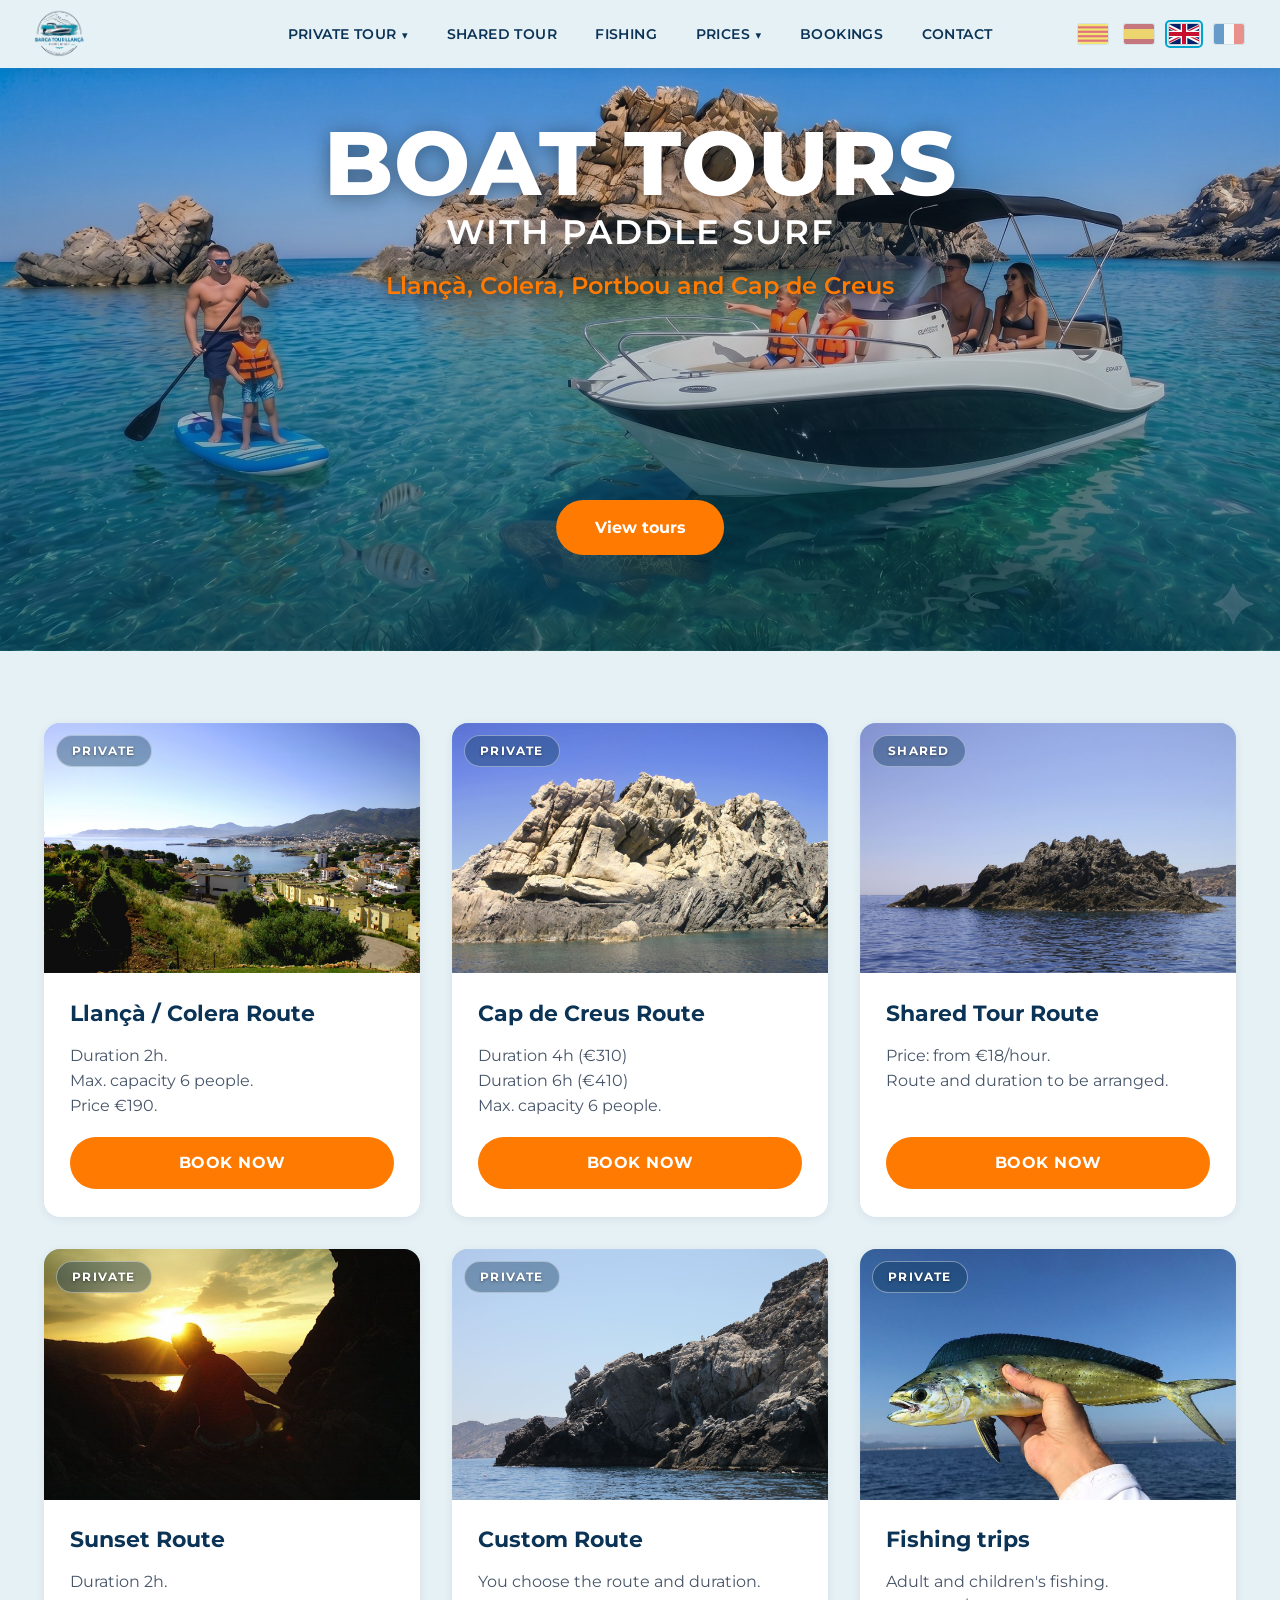
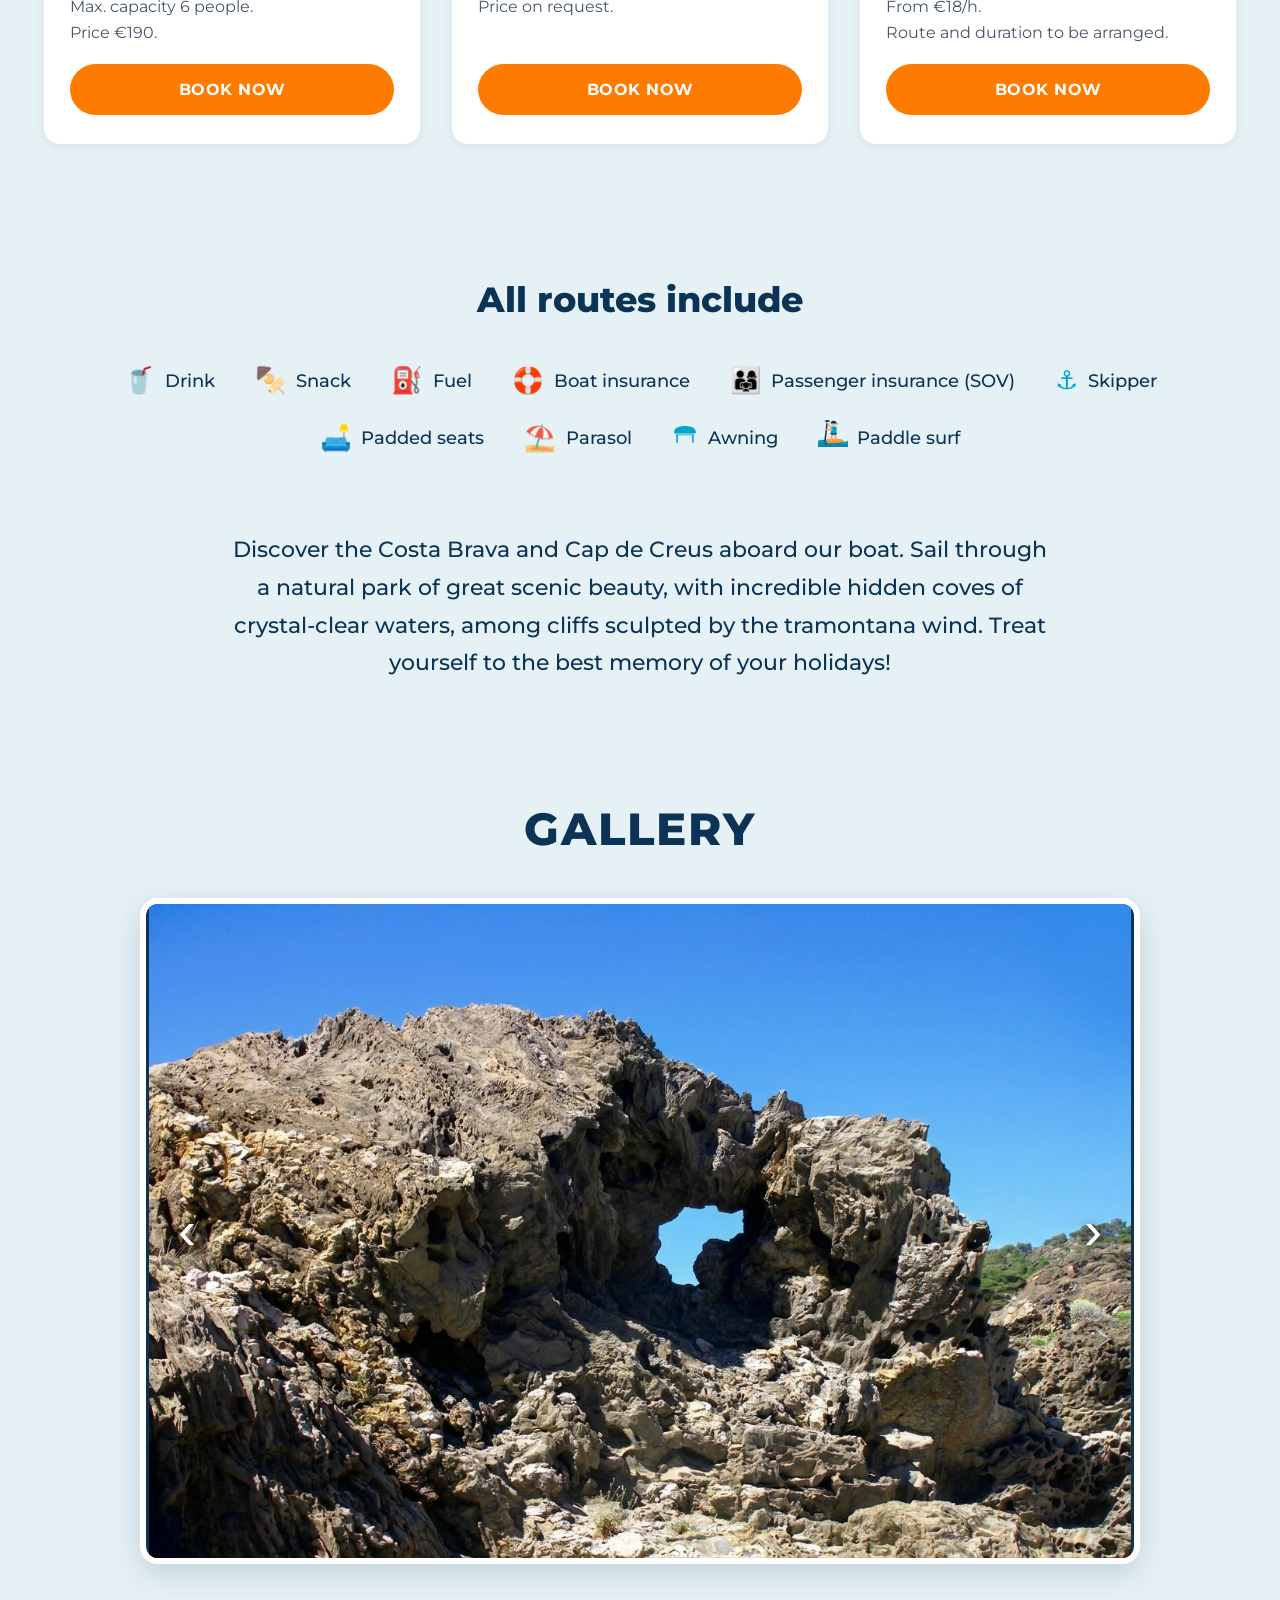
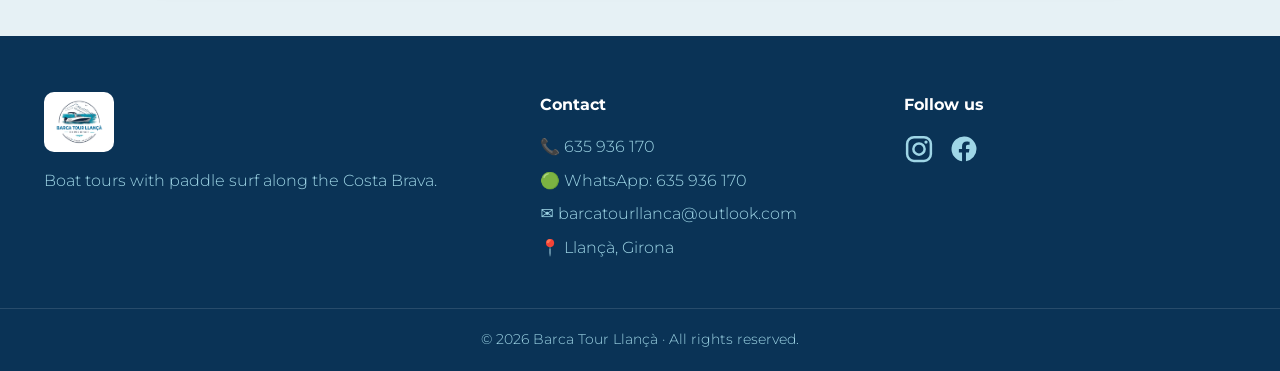
==== WebAlex/index.html @ 516d1ceb "Add files via upload" ====
<!DOCTYPE html>
<html lang="es">
<head>
  <meta charset="UTF-8" />
  <meta name="viewport" content="width=device-width, initial-scale=1.0" />

  <!-- Icona de la pestanya del navegador i de les cerques (favicon) -->
  <link rel="icon" type="image/png" href="img/favicon.png" />
  <link rel="apple-touch-icon" href="img/favicon.png" />

  <!-- SEO -->
  <title data-i18n="page_title">Excursiones en barco en Llançà y Cap de Creus | Barca Tour Llançà</title>
  <meta name="description" data-i18n="meta_description"
        content="Excursiones en barco en Llançà, boat tour por Cap de Creus, excursiones a Colera y pesca turística en la Costa Brava. Tours en barca con paddle surf." />
  <meta name="keywords"
        content="excursiones en barco Llançà, boat tour Cap de Creus, excursiones Colera, pesca turística Costa Brava, tours en barca, paddle surf Llançà, Portbou" />
  <meta name="author" content="Barca Tour Llançà" />
  <meta name="robots" content="index, follow" />

  <!-- Open Graph (al compartir a xarxes) -->
  <meta property="og:type" content="website" />
  <meta property="og:title" content="Excursiones en barco en Llançà y Cap de Creus | Barca Tour Llançà" />
  <meta property="og:description" content="Boat tour por Cap de Creus, excursiones a Colera y Portbou y pesca turística en la Costa Brava." />
  <meta property="og:image" content="img/fondo.jpg" />
  <meta property="og:locale" content="es_ES" />
  <meta name="twitter:card" content="summary_large_image" />

  <!-- Dades estructurades per a Google -->
  <script type="application/ld+json">
  {
    "@context": "https://schema.org",
    "@type": "TravelAgency",
    "name": "Barca Tour Llançà",
    "description": "Excursiones en barco en Llançà, boat tour por Cap de Creus, excursiones a Colera y Portbou y pesca turística en la Costa Brava.",
    "image": "img/fondo.jpg",
    "telephone": "+34635936170",
    "email": "barcatourllanca@outlook.com",
    "address": {
      "@type": "PostalAddress",
      "streetAddress": "Port de Llançà S/N",
      "addressLocality": "Llançà",
      "addressRegion": "Girona",
      "postalCode": "17490",
      "addressCountry": "ES"
    },
    "areaServed": ["Llançà", "Colera", "Portbou", "Cap de Creus", "Costa Brava"],
    "knowsLanguage": ["ca", "es", "en", "fr"],
    "sameAs": ["https://instagram.com/barcatourllanca"]
  }
  </script>

  <!-- Tipografia Montserrat (totes les variants) -->
  <link rel="preconnect" href="https://fonts.googleapis.com" />
  <link rel="preconnect" href="https://fonts.gstatic.com" crossorigin />
  <link
    href="https://fonts.googleapis.com/css2?family=Montserrat:ital,wght@0,100..900;1,100..900&display=swap"
    rel="stylesheet" />

  <link rel="stylesheet" href="css/styles.css" />
</head>

<body id="top">
  <!-- ============ 1. ENCAPÇALAMENT ============ -->
  <header class="site-header">
    <!-- Una sola barra blanca: logo (esquerra) · pestanyes (centre) · idiomes (dreta) -->
    <div class="mainbar">
      <div class="mainbar-inner">
        <a class="logo-link" href="#top" aria-label="Inici">
          <img class="logo" src="img/logo.png" alt="Barca Tour Llançà - excursiones en barco" />
        </a>

        <nav class="nav-row" aria-label="Principal">
          <ul class="nav-list">
            <li class="nav-item has-dropdown">
              <a href="#v1" data-i18n="nav_private">TOUR PRIVADO</a>
              <ul class="dropdown">
                <li><a href="#v1" data-i18n="dd_colera">Ruta Colera / Portbou</a></li>
                <li><a href="#v2" data-i18n="dd_creus">Ruta Cap de Creus</a></li>
                <li><a href="#v3" data-i18n="dd_personal">Tour personal</a></li>
                <li><a href="#v4" data-i18n="dd_sunset">Tour Puesta de Sol</a></li>
              </ul>
            </li>
            <li class="nav-item"><a href="#v5" data-i18n="nav_shared">TOUR COMPARTIDO</a></li>
            <li class="nav-item"><a href="#v6" data-i18n="nav_fishing">PESCA</a></li>
            <li class="nav-item has-dropdown">
              <a href="#tours" data-i18n="nav_prices">PRECIOS</a>
              <ul class="dropdown">
                <li><a href="#tours" data-i18n="pr_2h">2 h — 190€</a></li>
                <li><a href="#tours" data-i18n="pr_4h">4 h — 310€</a></li>
                <li><a href="#tours" data-i18n="pr_6h">6 h — 410€</a></li>
              </ul>
            </li>
            <li class="nav-item"><a href="https://wa.me/34635936170?text=Hola!%20Vull%20fer%20una%20reserva" target="_blank" rel="noopener" data-i18n="nav_bookings">RESERVAS</a></li>
            <li class="nav-item"><a href="#contacte" data-i18n="nav_contact">CONTACTO</a></li>
          </ul>
        </nav>

        <div class="lang-switcher" role="group" aria-label="Language selector">
          <button class="lang-btn" data-lang="ca" title="Català"><img src="img/flags/ca.svg" alt="Català" /></button>
          <button class="lang-btn" data-lang="es" title="Español"><img src="img/flags/es.svg" alt="Español" /></button>
          <button class="lang-btn" data-lang="en" title="English"><img src="img/flags/en.svg" alt="English" /></button>
          <button class="lang-btn" data-lang="fr" title="Français"><img src="img/flags/fr.svg" alt="Français" /></button>
        </div>

        <button class="nav-toggle" aria-label="Menú" aria-expanded="false">
          <span></span><span></span><span></span>
        </button>
      </div>
    </div>
  </header>

  <!-- ============ 2. COS ============ -->
  <main>
    <!-- Hero amb fondo.jpg (es mou amb l'scroll) -->
    <section class="hero">
      <div class="hero-overlay">
        <h1 class="hero-title">
          <span class="hero-title-main" data-i18n="hero_title_main">TOURS EN BARCA</span>
          <span class="hero-title-sub" data-i18n="hero_title_sub">CON PADDLE SURF</span>
        </h1>
        <p class="hero-subtitle" data-i18n="hero_subtitle">
          Llançà, Colera, Portbou y Cap de Creus
        </p>
        <a href="#tours" class="btn-primary" data-i18n="hero_cta">Ver excursiones</a>
      </div>
    </section>

    <!-- 6 finestres (3 + 3) -->
    <section id="tours" class="windows">
      <div class="windows-grid">

        <!-- 1. Ruta Llançà / Colera (fotos v1) -->
        <article class="window reveal" id="v1" data-route="Ruta Llançà / Colera">
          <span class="route-tag" data-i18n="tag_private">Privat</span>
          <div class="slideshow" data-window="1"></div>
          <div class="window-info">
            <h3 class="window-title" data-i18n="w1_title">Ruta Llançà / Colera</h3>
            <p class="window-detail">
              <span data-i18n="w1_l1">Duración 2h.</span>
              <span data-i18n="w1_l2">Capacidad máxima 6p.</span>
              <span data-i18n="w1_l3">Precio 190€.</span>
            </p>
            <a class="btn-reserve" target="_blank" rel="noopener" data-i18n="reserve_now">RESERVA AHORA</a>
          </div>
        </article>

        <!-- 2. Ruta Cap de Creus (fotos v2) -->
        <article class="window reveal" id="v2" data-route="Ruta Cap de Creus">
          <span class="route-tag" data-i18n="tag_private">Privat</span>
          <div class="slideshow" data-window="2"></div>
          <div class="window-info">
            <h3 class="window-title" data-i18n="w2_title">Ruta Cap de Creus</h3>
            <p class="window-detail">
              <span data-i18n="w2_l1">Duración 4h (310€)</span>
              <span data-i18n="w2_l2">Duración 6h (410€)</span>
              <span data-i18n="w2_l3">Capacidad máxima 6p.</span>
            </p>
            <a class="btn-reserve" target="_blank" rel="noopener" data-i18n="reserve_now">RESERVA AHORA</a>
          </div>
        </article>

        <!-- 3. Ruta Tour Compartit (fotos v5) -->
        <article class="window reveal" id="v5" data-route="Ruta Tour Compartit">
          <span class="route-tag" data-i18n="tag_shared">Compartit</span>
          <div class="slideshow" data-window="5"></div>
          <div class="window-info">
            <h3 class="window-title" data-i18n="w5_title">Ruta Tour Compartit</h3>
            <p class="window-detail">
              <span data-i18n="w5_l1">Precio: a partir de 18€/hora.</span>
              <span data-i18n="w5_l2">Ruta y duración a concretar.</span>
            </p>
            <a class="btn-reserve" target="_blank" rel="noopener" data-i18n="reserve_now">RESERVA AHORA</a>
          </div>
        </article>

        <!-- 4. Ruta Posta de Sol (fotos v4) -->
        <article class="window reveal" id="v4" data-route="Ruta Puesta de Sol">
          <span class="route-tag" data-i18n="tag_private">Privat</span>
          <div class="slideshow" data-window="4"></div>
          <div class="window-info">
            <h3 class="window-title" data-i18n="w4_title">Ruta Puesta de Sol</h3>
            <p class="window-detail">
              <span data-i18n="w4_l1">Duración 2h.</span>
              <span data-i18n="w4_l2">Capacidad máxima 6p.</span>
              <span data-i18n="w4_l3">Precio 190€.</span>
            </p>
            <a class="btn-reserve" target="_blank" rel="noopener" data-i18n="reserve_now">RESERVA AHORA</a>
          </div>
        </article>

        <!-- 5. Ruta Personalitzada (fotos v3) -->
        <article class="window reveal" id="v3" data-route="Ruta Personalizada">
          <span class="route-tag" data-i18n="tag_private">Privat</span>
          <div class="slideshow" data-window="3"></div>
          <div class="window-info">
            <h3 class="window-title" data-i18n="w3_title">Ruta Personalizada</h3>
            <p class="window-detail">
              <span data-i18n="w3_l1">Tú decides ruta y duración.</span>
              <span data-i18n="w3_l2">Precio a convenir.</span>
            </p>
            <a class="btn-reserve" target="_blank" rel="noopener" data-i18n="reserve_now">RESERVA AHORA</a>
          </div>
        </article>

        <!-- 6. Tour Pesca (fotos v6) -->
        <article class="window reveal" id="v6" data-route="Salidas de pesca">
          <span class="route-tag" data-i18n="tag_private">Privat</span>
          <div class="slideshow" data-window="6"></div>
          <div class="window-info">
            <h3 class="window-title" data-i18n="w6_title">Salidas de pesca</h3>
            <p class="window-detail">
              <span data-i18n="w6_l1">Pesca adultos y pesca infantil.</span>
              <span data-i18n="w6_l2">A partir de 18€/h.</span>
              <span data-i18n="w6_l3">Ruta y duración a concretar.</span>
            </p>
            <a class="btn-reserve" target="_blank" rel="noopener" data-i18n="reserve_now">RESERVA AHORA</a>
          </div>
        </article>

      </div>
    </section>

    <!-- Secció: què inclouen les rutes -->
    <section class="includes reveal">
      <div class="includes-inner">
        <h2 data-i18n="includes_title">Todas nuestras rutas incluyen</h2>
        <ul class="includes-list">
          <li><span class="ico">🥤</span> <span data-i18n="inc_drink">Bebida</span></li>
          <li><span class="ico">🍢</span> <span data-i18n="inc_snack">Aperitivo</span></li>
          <li><span class="ico">⛽</span> <span data-i18n="inc_fuel">Combustible</span></li>
          <li><span class="ico">🛟</span> <span data-i18n="inc_boat">Seguro de barca</span></li>
          <li><span class="ico">👨‍👩‍👧</span> <span data-i18n="inc_pax">Seguro de pasajeros (SOV)</span></li>
          <li><span class="ico">⚓</span> <span data-i18n="inc_skipper">Patrón</span></li>
          <li><span class="ico">🛋️</span> <span data-i18n="inc_seats">Asientos acolchados</span></li>
          <li><span class="ico">⛱️</span> <span data-i18n="inc_parasol">Parasol</span></li>
          <li>
            <span class="ico">
              <svg viewBox="0 0 24 24" width="26" height="26" fill="currentColor" aria-hidden="true">
                <path d="M2 10c0-3.6 4.5-5.5 10-5.5S22 6.4 22 10v1H2v-1z" />
                <path d="M2 11h20l-2.2 2.4H4.2L2 11z" opacity=".55" />
                <rect x="4" y="12.6" width="1.5" height="7.4" rx=".5" />
                <rect x="18.5" y="12.6" width="1.5" height="7.4" rx=".5" />
              </svg>
            </span>
            <span data-i18n="inc_awning">Toldo</span>
          </li>
          <li>
            <span class="ico">
              <svg viewBox="0 0 48 48" width="30" height="30" aria-hidden="true">
                <!-- aigua -->
                <path d="M0 38 q6 -3 12 0 t12 0 t12 0 t12 0 V48 H0Z" fill="#00A5CD" />
                <path d="M0 42 q6 -2.5 12 0 t12 0 t12 0 t12 0 V48 H0Z" fill="#0b87a8" />
                <!-- taula -->
                <ellipse cx="25" cy="38.5" rx="16" ry="3.3" fill="#FF7A00" />
                <ellipse cx="25" cy="37.7" rx="16" ry="3" fill="#ff9a3d" />
                <!-- pala (mànec + fulla) -->
                <line x1="15" y1="6" x2="11" y2="40" stroke="#0A3356" stroke-width="2.4" stroke-linecap="round" />
                <line x1="12.3" y1="6.5" x2="17.7" y2="6.5" stroke="#0A3356" stroke-width="2.4" stroke-linecap="round" />
                <path d="M8.5 38 l5.5 1.5 -1.5 5 z" fill="#00A5CD" stroke="#0A3356" stroke-width="0.8" />
                <!-- cames -->
                <path d="M22.5 29 l-1.5 8" stroke="#eab17c" stroke-width="3.2" stroke-linecap="round" />
                <path d="M27.5 29 l1.5 8" stroke="#eab17c" stroke-width="3.2" stroke-linecap="round" />
                <!-- pantaló -->
                <path d="M20 25 h10 v2.5 q-5 2 -10 0 z" fill="#0A3356" />
                <!-- samarreta -->
                <path d="M20 16 q5 -2.2 10 0 l-0.6 9.5 q-4.4 1.6 -8.8 0 z" fill="#00A5CD" />
                <!-- braços cap a la pala -->
                <path d="M21 17.5 L14.7 9" stroke="#eab17c" stroke-width="2.6" stroke-linecap="round" />
                <path d="M22 21 L13.4 20" stroke="#eab17c" stroke-width="2.6" stroke-linecap="round" />
                <!-- cap -->
                <circle cx="25" cy="11" r="4.3" fill="#f4c98f" />
                <!-- gorra -->
                <path d="M20.4 10.4 a4.6 4.6 0 0 1 9.2 0 z" fill="#0A3356" />
                <path d="M29.6 10.4 l3.2 .5 -3.2 1.2 z" fill="#0A3356" />
              </svg>
            </span>
            <span data-i18n="inc_paddle">Paddle surf</span>
          </li>
        </ul>
      </div>
    </section>

    <!-- Secció: text descriptiu -->
    <section class="intro reveal">
      <p class="intro-text" data-i18n="intro_text">
        Descobreix la Costa Brava i Cap de Creus a bord de la nostra barca. Navega per un parc
        natural d'una gran bellesa paisatgística, amb increïbles cales amagades, d'aigües
        cristal·lines, entre penya-segats esculpits per la tramuntana. Regala't el millor record
        de les teves vacances!
      </p>
    </section>

    <!-- Secció: GALERIA -->
    <section id="galeria" class="gallery reveal">
      <h2 class="gallery-title" data-i18n="gallery_title">GALERÍA</h2>
      <div class="gallery-carousel" id="gallery">
        <button class="g-arrow g-prev" aria-label="Anterior">&#8249;</button>
        <button class="g-arrow g-next" aria-label="Siguiente">&#8250;</button>
      </div>
    </section>
  </main>

  <!-- ============ 3. PEU DE PÀGINA ============ -->
  <footer id="contacte" class="site-footer">
    <div class="footer-inner">
      <div class="footer-col">
        <a href="#top" aria-label="Inici">
          <img class="footer-logo" src="img/logo.png" alt="Barca Tour Llançà - excursiones en barco" />
        </a>
        <p data-i18n="footer_tagline">Tours en barca con paddle surf por la Costa Brava.</p>
      </div>
      <div class="footer-col">
        <h4 data-i18n="footer_contact_title">Contacto</h4>
        <p>📞 <a href="tel:+34635936170">635 936 170</a></p>
        <p>🟢 <a href="https://wa.me/34635936170" target="_blank" rel="noopener">WhatsApp: 635 936 170</a></p>
        <p>✉️ <a href="mailto:barcatourllanca@outlook.com">barcatourllanca@outlook.com</a></p>
        <p>📍 <a href="https://www.google.com/maps/search/?api=1&query=Port+de+Llan%C3%A7%C3%A0,+Girona,+Espanya" target="_blank" rel="noopener"><span data-i18n="footer_address">Port de Llançà S/N</span></a></p>
      </div>
      <div class="footer-col">
        <h4 data-i18n="footer_follow_title">Síguenos</h4>
        <div class="social">
          <a href="https://instagram.com/barcatourllanca" target="_blank" rel="noopener" aria-label="Instagram">
            <svg viewBox="0 0 24 24" fill="none" stroke="currentColor" stroke-width="2" aria-hidden="true">
              <rect x="2.5" y="2.5" width="19" height="19" rx="5.5" />
              <circle cx="12" cy="12" r="4.5" />
              <circle cx="17.6" cy="6.4" r="1.3" fill="currentColor" stroke="none" />
            </svg>
          </a>
          <a href="https://www.facebook.com/profile.php?id=61590834710338" target="_blank" rel="noopener" aria-label="Facebook">
            <svg viewBox="0 0 24 24" fill="currentColor" aria-hidden="true">
              <path d="M22 12a10 10 0 1 0-11.56 9.88v-6.99H7.9V12h2.54V9.85c0-2.5 1.49-3.89 3.78-3.89 1.09 0 2.24.2 2.24.2v2.46h-1.26c-1.24 0-1.63.77-1.63 1.56V12h2.78l-.44 2.89h-2.34v6.99A10 10 0 0 0 22 12z" />
            </svg>
          </a>
        </div>
      </div>
    </div>
    <div class="footer-bottom">
      <p>© <span id="year"></span> Barca Tour Llançà · <span data-i18n="footer_rights">Todos los derechos reservados.</span></p>
    </div>
  </footer>

  <script src="js/i18n.js"></script>
</body>
</html>
---- WebAlex/css/styles.css ----
/* ============================================================
   VARIABLES I PALETA (tema marí)
   ============================================================ */
:root {
  --c-deep:    #0A3356;   /* blau marí: textos, títols, línies */
  --c-sea:     #00A5CD;   /* cian de marca */
  --c-primary: #00A5CD;   /* cian: enllaços i detalls */
  --c-sky:     #9fd6e6;   /* cian clar (text del peu) */
  --c-foam:    #E6F1F5;   /* fons amb un toc de mar suau (60% del lloc) */
  --c-sand:    #ff9a3d;   /* taronja clar (hover del CTA) */
  --c-sun:     #FF7A00;   /* taronja CTA "Reserva" */
  --c-white:   #ffffff;
  --c-text:    #0A3356;   /* text principal */
  --c-muted:   #475569;   /* text secundari */

  --shadow-sm: 0 2px 10px rgba(2, 48, 71, 0.08);
  --shadow-md: 0 10px 30px rgba(2, 48, 71, 0.16);
  --radius:    16px;
  --maxw:      1240px;
  --t:         0.3s ease;
}

/* ============================================================
   RESET I BASE
   ============================================================ */
*, *::before, *::after { box-sizing: border-box; margin: 0; padding: 0; }
html { scroll-behavior: smooth; scroll-padding-top: 100px; }
body {
  font-family: "Montserrat", system-ui, sans-serif;
  font-weight: 400;
  color: var(--c-text);
  background: var(--c-foam);
  line-height: 1.6;
  overflow-x: hidden;
}
img { display: block; max-width: 100%; }
a { text-decoration: none; color: inherit; }
ul { list-style: none; }

/* ============================================================
   1. ENCAPÇALAMENT
   ============================================================ */
.site-header {
  position: sticky;
  top: 0;
  z-index: 1000;
  background: var(--c-foam);     /* mateix fons que la resta (toc de mar, no blanc) */
  box-shadow: var(--shadow-sm);
}

/* Selector d'idioma amb banderes (a la dreta de la barra blanca) */
.lang-switcher {
  display: flex;
  gap: 0.45rem;
  grid-column: 3;
  justify-self: end;
}
.lang-btn {
  border: 2px solid transparent;
  background: transparent;
  padding: 2px;
  border-radius: 5px;
  cursor: pointer;
  opacity: 0.55;
  line-height: 0;
  transition: var(--t);
}
.lang-btn:hover { opacity: 1; }
.lang-btn.active { opacity: 1; border-color: var(--c-primary); }
.lang-btn img {
  width: 30px;
  height: 20px;
  object-fit: cover;
  border-radius: 2px;
  display: block;
  box-shadow: 0 0 0 1px rgba(0, 0, 0, 0.12);   /* contorn fi perquè es vegi sobre blanc */
}

/* Barra principal */
.mainbar { background: var(--c-foam); }
.mainbar-inner {
  position: relative;
  max-width: none;
  margin: 0;
  padding: 0.45rem 2rem;                /* barra una mica més baixa */
  display: grid;
  grid-template-columns: 1fr auto 1fr;  /* logo esq. | pestanyes centre | idiomes dreta */
  align-items: center;
  gap: 1.5rem;
}
.logo-link { grid-column: 1; justify-self: start; }   /* logo a l'esquerra de tot */
.nav-row   { grid-column: 2; justify-self: center; }  /* pestanyes al centre */
.logo {
  height: 54px;
  width: auto;
  object-fit: contain;
  transition: height var(--t);
}
/* La capçalera s'encongeix en fer scroll */
.site-header.scrolled .logo { height: 42px; }
.site-header.scrolled .mainbar-inner { padding-top: 0.35rem; padding-bottom: 0.35rem; }

/* Pestanyes */
.nav-list {
  display: flex;
  align-items: center;
  gap: 0.4rem;
  flex-wrap: wrap;
  justify-content: center;
}
.nav-item > a {
  display: block;
  padding: 0.55rem 1rem;
  border-radius: 999px;
  font-weight: 600;
  font-size: 0.9rem;
  letter-spacing: 0.4px;
  color: var(--c-deep);
  transition: var(--t);
}
.nav-item > a:hover { background: var(--c-white); color: var(--c-primary); }

/* Menú desplegable (Tour Privat) */
.has-dropdown { position: relative; }
.has-dropdown > a::after {
  content: "▾";
  margin-left: 0.35rem;
  font-size: 0.7rem;
}
.dropdown {
  position: absolute;
  top: 100%;
  left: 50%;
  transform: translateX(-50%) translateY(10px);
  min-width: 240px;
  background: var(--c-white);
  border-radius: 12px;
  box-shadow: var(--shadow-md);
  padding: 0.5rem;
  opacity: 0;
  visibility: hidden;
  transition: var(--t);
  z-index: 50;
}
.has-dropdown:hover .dropdown,
.has-dropdown:focus-within .dropdown {
  opacity: 1;
  visibility: visible;
  transform: translateX(-50%) translateY(6px);
}
.dropdown a {
  display: block;
  padding: 0.65rem 0.9rem;
  border-radius: 8px;
  font-size: 0.88rem;
  font-weight: 500;
  color: var(--c-text);
  transition: var(--t);
}
.dropdown a:hover { background: var(--c-foam); color: var(--c-primary); }

/* Botó hamburguesa */
.nav-toggle {
  display: none;
  flex-direction: column;
  gap: 5px;
  background: none;
  border: none;
  cursor: pointer;
  padding: 0.4rem;
}
.nav-toggle span {
  width: 26px;
  height: 3px;
  background: var(--c-deep);
  border-radius: 2px;
  transition: var(--t);
}

/* ============================================================
   2. HERO (fondo.jpg que es mou amb l'scroll)
   ============================================================ */
.hero {
  position: relative;
  /* L'alçada segueix la proporció de la foto (2952x1344 = 45.5%) perquè es vegi SENCERA */
  height: 45.5vw;
  min-height: 460px;
  max-height: 96vh;
  display: flex;
  align-items: flex-start;          /* text a dalt */
  justify-content: center;
  text-align: center;
  padding: 3rem 1.5rem 1.5rem;
  color: var(--c-white);
  /* Degradat: a dalt transparent (es veu el cel), al centre clar (la barca),
     a baix fosc (el text es llegeix bé) */
  background-image:
    linear-gradient(180deg,
      rgba(2, 48, 71, 0.08) 0%,
      rgba(2, 48, 71, 0.20) 45%,
      rgba(2, 48, 71, 0.70) 100%),
    url("../img/fondo.jpg");
  background-size: cover;
  background-position: center;
  background-repeat: no-repeat;
  /* SENSE "fixed": la imatge es desplaça amb la pàgina */
}
.hero-overlay { max-width: 900px; margin: 0 auto; width: 100%; }
.hero-title {
  margin: 0 auto;
  text-align: center;
  line-height: 1.05;
  text-transform: uppercase;
  letter-spacing: 1px;
  text-shadow: 0 2px 20px rgba(0, 0, 0, 0.4);
}
.hero-title-main { display: block; font-size: clamp(2.6rem, 8vw, 5.6rem); font-weight: 800; white-space: nowrap; }
.hero-title-sub  { display: block; margin-top: 0.25rem; font-size: clamp(1.1rem, 3vw, 2.1rem); font-weight: 600; letter-spacing: 2px; }
.hero-subtitle {
  margin: 1.1rem 0 2rem;
  font-size: clamp(1.05rem, 2.2vw, 1.5rem);
  font-weight: 600;
  color: var(--c-sun);                       /* taronja corporatiu */
  text-shadow: 0 2px 12px rgba(0, 0, 0, 0.55); /* perquè es llegeixi sobre la foto */
}
.btn-primary {
  position: absolute;        /* separat del text, ancorat a baix */
  left: 50%;
  bottom: 6rem;            /* just sota la barca; puja/baixa aquest valor */
  transform: translateX(-50%);
  background: var(--c-sun);
  color: var(--c-white);
  font-weight: 700;
  padding: 0.9rem 2.4rem;
  border-radius: 999px;
  box-shadow: var(--shadow-md);
  transition: var(--t);
}
.btn-primary:hover { background: var(--c-sand); transform: translateX(-50%) translateY(-3px); }

/* ============================================================
   2. FINESTRES (3 + 3)
   ============================================================ */
.windows {
  max-width: var(--maxw);
  margin: 0 auto;
  padding: 4.5rem 1.5rem;
}
.windows-grid {
  display: grid;
  grid-template-columns: repeat(3, 1fr);
  gap: 2rem;
}
.window {
  position: relative;
  z-index: 1;
  display: flex;
  flex-direction: column;          /* per alinear el botó a baix */
  background: var(--c-white);
  border-radius: var(--radius);
  overflow: hidden;
  box-shadow: var(--shadow-sm);
  transition: transform var(--t), box-shadow var(--t);
}
/* En passar-hi el cursor: zoom (s'amplia) i se situa per damunt de les altres.
   Es fa servir més especificitat perquè guanyi a ".reveal.visible { transform: none }" */
.windows-grid .window:hover {
  transform: scale(1.06);
  z-index: 10;
  box-shadow: var(--shadow-md);
}

/* Ressaltat suau de la finestra quan s'hi arriba des d'una pestanya de ruta */
.window.flash {
  z-index: 10;
  animation: windowFlash 1.6s ease;
}
@keyframes windowFlash {
  0%   { transform: scale(1);    box-shadow: 0 0 0 0 rgba(0, 165, 205, 0.45), var(--shadow-sm); }
  40%  { transform: scale(1.035); box-shadow: 0 0 0 9px rgba(0, 165, 205, 0.22), var(--shadow-md); }
  100% { transform: scale(1);    box-shadow: 0 0 0 0 rgba(0, 165, 205, 0), var(--shadow-sm); }
}

/* Slideshow amb fos encadenat lent */
.slideshow {
  position: relative;
  width: 100%;
  aspect-ratio: 3 / 2;        /* encaixa millor les fotos (menys retall) */
  flex-shrink: 0;
  overflow: hidden;
  background: var(--c-sky);
}
.slideshow .slide {
  position: absolute;
  inset: 0;
  width: 100%;
  height: 100%;
  object-fit: cover;
  opacity: 0;
  transition: opacity 1s ease;   /* fos lent (degradat) entre fotos */
}
.slideshow .slide.active { opacity: 1; }

/* Etiqueta flotant "Privat / Compartit" a dalt de la foto (vidre glaçat) */
.route-tag {
  position: absolute;
  top: 12px;
  left: 12px;
  z-index: 5;
  padding: 0.32rem 0.95rem;
  border-radius: 999px;
  font-size: 0.78rem;
  font-weight: 700;
  letter-spacing: 1.2px;
  text-transform: uppercase;
  color: #fff;
  background: rgba(10, 51, 86, 0.38);            /* blau marí translúcid */
  backdrop-filter: blur(6px);                    /* difumina la foto del darrere */
  -webkit-backdrop-filter: blur(6px);
  border: 1px solid rgba(255, 255, 255, 0.4);
  text-shadow: 0 1px 3px rgba(0, 0, 0, 0.45);
  pointer-events: none;                          /* no molesta els clics */
}

/* Fletxes estil Instagram (només visibles en hover) */
.slide-arrow {
  position: absolute;
  top: 50%;
  transform: translateY(-50%);
  width: 40px;
  height: 40px;
  display: flex;
  align-items: center;
  justify-content: center;
  border: none;
  background: transparent;                       /* sense cercle blanc */
  color: var(--c-white);
  font-size: 2.4rem;
  line-height: 1;
  cursor: pointer;
  opacity: 0;
  text-shadow: 0 1px 5px rgba(0, 0, 0, 0.65);    /* perquè es vegi sobre la foto */
  transition: opacity var(--t), transform var(--t);
  z-index: 4;
}
.slide-arrow:hover { transform: translateY(-50%) scale(1.18); }
.slide-arrow.prev { left: 6px; }
.slide-arrow.next { right: 6px; }
.window:hover .slide-arrow { opacity: 1; }   /* apareixen en passar el cursor */

/* Placeholder quan encara no hi ha fotos (finestra Pesca) */
.slideshow.no-photo {
  display: flex;
  align-items: center;
  justify-content: center;
  background: linear-gradient(135deg, var(--c-sky), var(--c-primary));
}
.no-photo-label {
  color: var(--c-white);
  font-weight: 700;
  font-size: 1.1rem;
  text-align: center;
  padding: 1rem;
}

.window-info {
  padding: 1.4rem 1.6rem 1.8rem;
  display: flex;
  flex-direction: column;
  flex: 1;                /* ocupa tota l'alçada -> el botó es pot alinear a baix */
}
.window-title {
  font-size: 1.4rem;
  font-weight: 700;
  color: var(--c-deep);
  margin-bottom: 0.7rem;
}
.window-detail { margin-bottom: 1.2rem; }
.window-detail span {
  display: block;
  color: var(--c-muted);
  font-size: 0.98rem;
}

/* Botó "RESERVA AHORA" (obre WhatsApp) */
.btn-reserve {
  display: block;
  margin-top: auto;          /* enganxat a baix -> tots els botons alineats */
  text-align: center;
  background: var(--c-sun);
  color: var(--c-white);
  font-weight: 700;
  letter-spacing: 0.5px;
  padding: 0.8rem 1rem;
  border-radius: 999px;
  transition: var(--t);
}
.btn-reserve:hover { background: var(--c-sand); transform: translateY(-2px); }

/* Animació d'aparició en fer scroll */
.reveal {
  opacity: 0;
  transform: translateY(30px);
  transition: opacity 0.7s ease, transform 0.7s ease;
}
.reveal.visible { opacity: 1; transform: none; }

/* ============================================================
   2b. SECCIÓ "QUÈ INCLOUEN LES RUTES"
   ============================================================ */
.includes {
  background: var(--c-foam);     /* mateix fons clar -> sense canvi brusc */
  color: var(--c-deep);
  padding: 3.5rem 1.5rem;
}
.includes-inner { max-width: var(--maxw); margin: 0 auto; text-align: center; }
.includes h2 {
  font-size: clamp(1.5rem, 3vw, 2.2rem);
  font-weight: 800;
  margin-bottom: 2rem;
}
.includes-list {
  display: flex;
  flex-wrap: wrap;
  justify-content: center;
  gap: 1rem 2.5rem;
}
.includes-list li {
  display: flex;
  align-items: center;
  gap: 0.6rem;
  font-size: 1.1rem;
  font-weight: 500;
}
.includes-list .ico {
  font-size: 1.6rem;
  color: var(--c-primary);
}

/* Text descriptiu (entre Inclou i Galeria) */
.intro { background: var(--c-foam); padding: 1rem 1.5rem 3.5rem; }
.intro-text {
  max-width: 820px;
  margin: 0 auto;
  text-align: center;
  font-size: clamp(1.05rem, 2vw, 1.35rem);
  font-weight: 500;
  line-height: 1.75;
  color: var(--c-deep);
}

/* ============================================================
   2c. GALERIA (gran, gairebé tota la pantalla)
   ============================================================ */
.gallery { padding: 3.5rem 1.5rem 4.5rem; }
.gallery-title {
  text-align: center;
  font-size: clamp(1.8rem, 4vw, 2.8rem);
  font-weight: 800;
  letter-spacing: 2px;
  color: var(--c-deep);
  margin-bottom: 2rem;
}
.gallery-carousel {
  position: relative;
  width: 100%;
  max-width: 1000px;            /* no ocupa tota l'amplada */
  margin: 0 auto;
  aspect-ratio: 3 / 2;          /* mateixa forma que les fotos -> es veuen senceres */
  overflow: hidden;
  border-radius: 18px;
  border: 6px solid var(--c-white);   /* marc blanc tipus foto */
  box-shadow: var(--shadow-md);
  background: var(--c-deep);
}
.gallery-carousel .g-slide {
  position: absolute;
  inset: 0;
  width: 100%;
  height: 100%;
  object-fit: contain;          /* foto SENCERA, sense retallar */
  opacity: 0;
  transition: opacity 1.2s ease;   /* fos lent (degradat) */
}
.gallery-carousel .g-slide.active { opacity: 1; }

.g-arrow {
  position: absolute;
  top: 50%;
  transform: translateY(-50%);
  width: 54px;
  height: 54px;
  display: flex;
  align-items: center;
  justify-content: center;
  border: none;
  background: transparent;                      /* sense cercle blanc */
  color: var(--c-white);
  font-size: 3.4rem;
  line-height: 1;
  cursor: pointer;
  z-index: 5;
  text-shadow: 0 2px 8px rgba(0, 0, 0, 0.6);    /* perquè es vegi sobre la foto */
  transition: transform var(--t);
}
.g-arrow:hover { transform: translateY(-50%) scale(1.15); }
.g-prev { left: 14px; }
.g-next { right: 14px; }

/* ============================================================
   3. PEU DE PÀGINA
   ============================================================ */
.site-footer { background: var(--c-deep); color: var(--c-sky); }
.footer-inner {
  max-width: var(--maxw);
  margin: 0 auto;
  padding: 3.5rem 1.5rem 2.5rem;
  display: grid;
  grid-template-columns: 1.4fr 1fr 1fr;
  gap: 2rem;
}
.footer-logo {
  height: 60px;
  background: var(--c-white);
  padding: 0.3rem 0.6rem;
  border-radius: 10px;
  margin-bottom: 1rem;
}
.footer-col h4 { color: var(--c-white); font-weight: 700; margin-bottom: 1rem; }
.footer-col p { margin-bottom: 0.5rem; font-weight: 300; }
.footer-col a { color: var(--c-sky); transition: var(--t); }
.footer-col a:hover { color: var(--c-white); }

/* Icones de xarxes socials */
.social { display: flex; gap: 0.9rem; align-items: center; }
.social a { display: inline-flex; color: var(--c-sky); transition: var(--t); }
.social a:hover { color: var(--c-white); transform: translateY(-2px); }
.social svg { width: 30px; height: 30px; display: block; }
.footer-bottom {
  border-top: 1px solid rgba(255, 255, 255, 0.12);
  text-align: center;
  padding: 1.25rem;
  font-size: 0.85rem;
  font-weight: 300;
}

/* ============================================================
   RESPONSIVE
   ============================================================ */
@media (max-width: 980px) {
  .windows-grid { grid-template-columns: repeat(2, 1fr); }
  .footer-inner { grid-template-columns: 1fr 1fr; }
}

@media (max-width: 760px) {
  .nav-toggle { display: flex; }

  /* En mòbil: logo a l'esquerra; banderes i hamburguesa a la dreta */
  .mainbar-inner { display: flex; align-items: center; gap: 0.6rem; }
  .logo-link { margin-right: auto; }
  .logo { height: 46px; }
  .lang-switcher { gap: 0.3rem; }
  .lang-btn img { width: 26px; height: 18px; }

  .nav-row {
    position: absolute;
    top: 100%;
    left: 0;
    width: 100%;
    background: var(--c-white);
    box-shadow: var(--shadow-md);
    max-height: 0;
    overflow: hidden;
    transition: max-height 0.35s ease;
  }
  .nav-row.open { max-height: 640px; }
  .nav-list { flex-direction: column; align-items: stretch; padding-top: 0.5rem; }
  .nav-item > a { text-align: center; padding: 0.85rem; }

  /* El desplegable es mostra sempre dins del menú mòbil */
  .has-dropdown > a::after { content: ""; }
  .dropdown {
    position: static;
    transform: none;
    opacity: 1;
    visibility: visible;
    box-shadow: none;
    min-width: auto;
    padding: 0 0 0.5rem;
    background: var(--c-foam);
    border-radius: 8px;
  }
  .dropdown a { text-align: center; }

  .windows-grid { grid-template-columns: 1fr; }
  .footer-inner { grid-template-columns: 1fr; text-align: center; }
  .footer-logo { margin-left: auto; margin-right: auto; }

  /* Galeria i fletxes més contingudes en mòbil */
  .g-arrow { width: 44px; height: 44px; font-size: 1.5rem; }
  .g-prev { left: 10px; } .g-next { right: 10px; }
  .includes-list { flex-direction: column; align-items: center; gap: 0.8rem; }
}
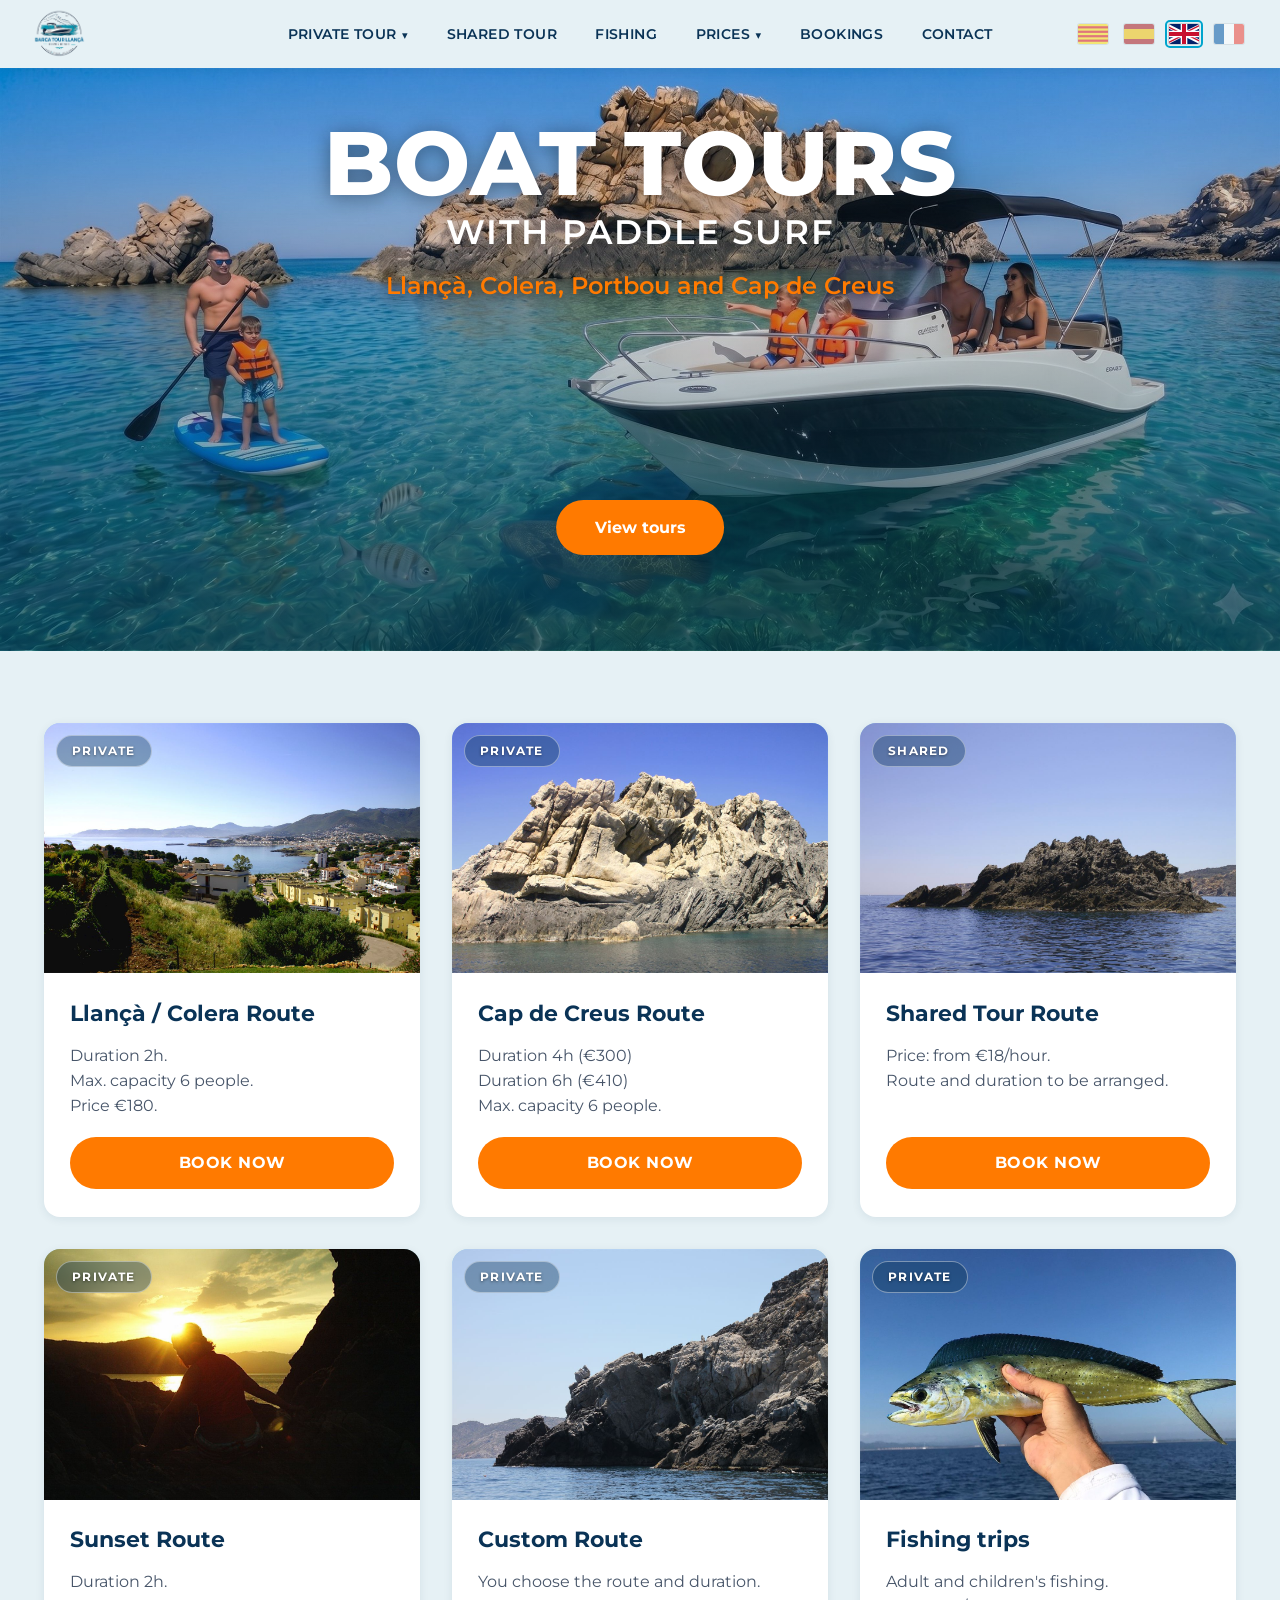
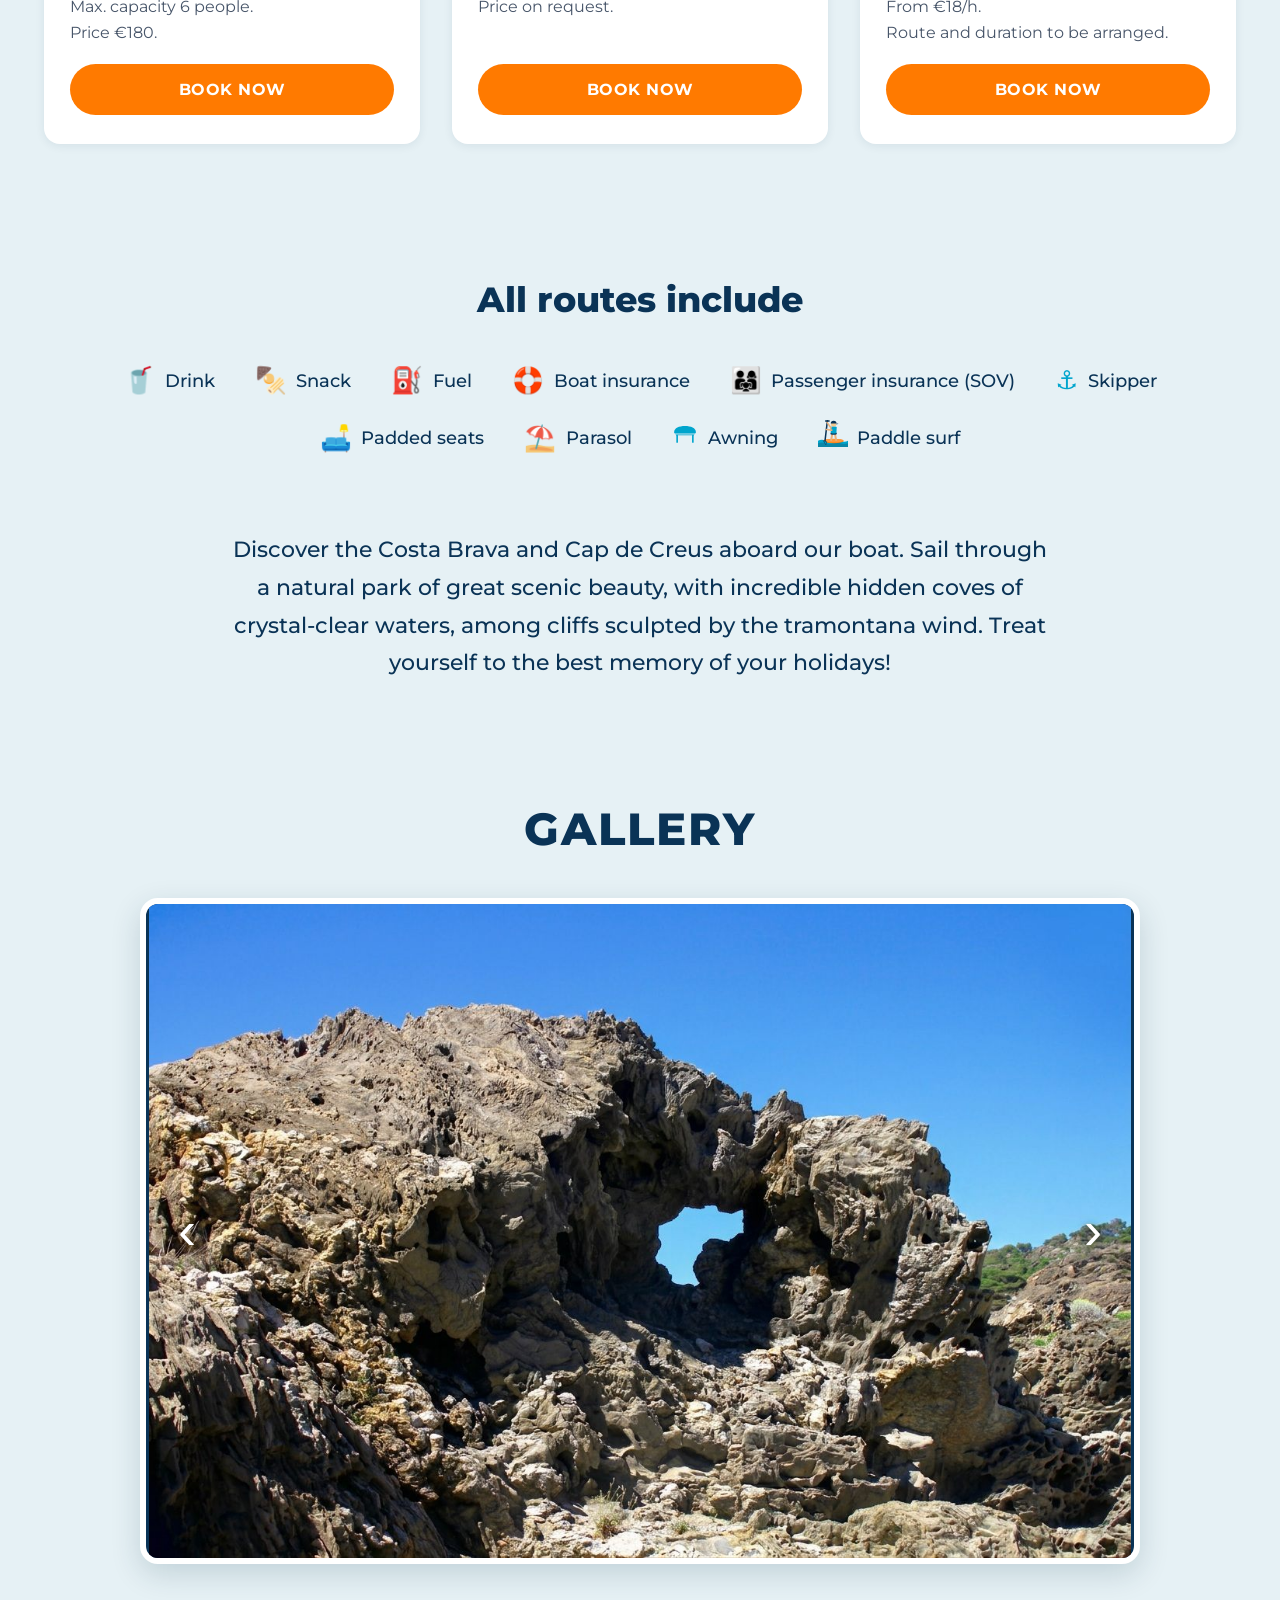
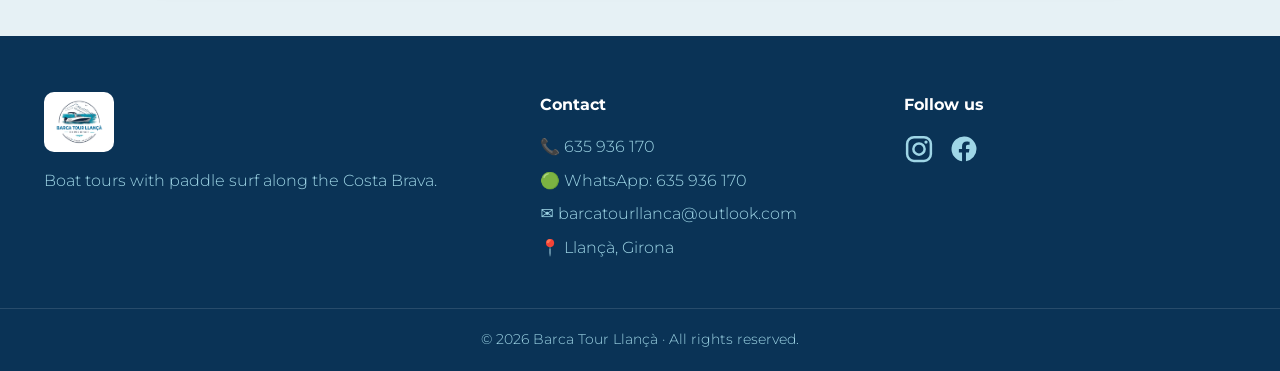
==== commit caee73b6: "Cambi de preus i  descripció de google." ====
--- a/WebAlex/index.html
+++ b/WebAlex/index.html
@@ -11,7 +11,7 @@
   <!-- SEO -->
   <title data-i18n="page_title">Excursiones en barco en Llançà y Cap de Creus | Barca Tour Llançà</title>
   <meta name="description" data-i18n="meta_description"
-        content="Excursiones en barco en Llançà, boat tour por Cap de Creus, excursiones a Colera y pesca turística en la Costa Brava. Tours en barca con paddle surf." />
+        content="Descubre la Costa Brava y Cap de Creus en barca desde Llançà: calas de aguas cristalinas, paddle surf y salidas de pesca. ¡El mejor recuerdo de tus vacaciones!" />
   <meta name="keywords"
         content="excursiones en barco Llançà, boat tour Cap de Creus, excursiones Colera, pesca turística Costa Brava, tours en barca, paddle surf Llançà, Portbou" />
   <meta name="author" content="Barca Tour Llançà" />
@@ -20,7 +20,7 @@
   <!-- Open Graph (al compartir a xarxes) -->
   <meta property="og:type" content="website" />
   <meta property="og:title" content="Excursiones en barco en Llançà y Cap de Creus | Barca Tour Llançà" />
-  <meta property="og:description" content="Boat tour por Cap de Creus, excursiones a Colera y Portbou y pesca turística en la Costa Brava." />
+  <meta property="og:description" content="Descubre la Costa Brava y Cap de Creus en barca desde Llançà: calas de aguas cristalinas, paddle surf y salidas de pesca. ¡El mejor recuerdo de tus vacaciones!" />
   <meta property="og:image" content="img/fondo.jpg" />
   <meta property="og:locale" content="es_ES" />
   <meta name="twitter:card" content="summary_large_image" />
@@ -84,9 +84,9 @@
             <li class="nav-item"><a href="#v6" data-i18n="nav_fishing">PESCA</a></li>
             <li class="nav-item has-dropdown">
               <a href="#tours" data-i18n="nav_prices">PRECIOS</a>
-              <ul class="dropdown">
-                <li><a href="#tours" data-i18n="pr_2h">2 h — 190€</a></li>
-                <li><a href="#tours" data-i18n="pr_4h">4 h — 310€</a></li>
+              <ul class="dropdown" data-nosnippet>
+                <li><a href="#tours" data-i18n="pr_2h">2 h — 180€</a></li>
+                <li><a href="#tours" data-i18n="pr_4h">4 h — 300€</a></li>
                 <li><a href="#tours" data-i18n="pr_6h">6 h — 410€</a></li>
               </ul>
             </li>
@@ -135,10 +135,10 @@
           <div class="slideshow" data-window="1"></div>
           <div class="window-info">
             <h3 class="window-title" data-i18n="w1_title">Ruta Llançà / Colera</h3>
-            <p class="window-detail">
+            <p class="window-detail" data-nosnippet>
               <span data-i18n="w1_l1">Duración 2h.</span>
               <span data-i18n="w1_l2">Capacidad máxima 6p.</span>
-              <span data-i18n="w1_l3">Precio 190€.</span>
+              <span data-i18n="w1_l3">Precio 180€.</span>
             </p>
             <a class="btn-reserve" target="_blank" rel="noopener" data-i18n="reserve_now">RESERVA AHORA</a>
           </div>
@@ -150,8 +150,8 @@
           <div class="slideshow" data-window="2"></div>
           <div class="window-info">
             <h3 class="window-title" data-i18n="w2_title">Ruta Cap de Creus</h3>
-            <p class="window-detail">
-              <span data-i18n="w2_l1">Duración 4h (310€)</span>
+            <p class="window-detail" data-nosnippet>
+              <span data-i18n="w2_l1">Duración 4h (300€)</span>
               <span data-i18n="w2_l2">Duración 6h (410€)</span>
               <span data-i18n="w2_l3">Capacidad máxima 6p.</span>
             </p>
@@ -165,7 +165,7 @@
           <div class="slideshow" data-window="5"></div>
           <div class="window-info">
             <h3 class="window-title" data-i18n="w5_title">Ruta Tour Compartit</h3>
-            <p class="window-detail">
+            <p class="window-detail" data-nosnippet>
               <span data-i18n="w5_l1">Precio: a partir de 18€/hora.</span>
               <span data-i18n="w5_l2">Ruta y duración a concretar.</span>
             </p>
@@ -179,10 +179,10 @@
           <div class="slideshow" data-window="4"></div>
           <div class="window-info">
             <h3 class="window-title" data-i18n="w4_title">Ruta Puesta de Sol</h3>
-            <p class="window-detail">
+            <p class="window-detail" data-nosnippet>
               <span data-i18n="w4_l1">Duración 2h.</span>
               <span data-i18n="w4_l2">Capacidad máxima 6p.</span>
-              <span data-i18n="w4_l3">Precio 190€.</span>
+              <span data-i18n="w4_l3">Precio 180€.</span>
             </p>
             <a class="btn-reserve" target="_blank" rel="noopener" data-i18n="reserve_now">RESERVA AHORA</a>
           </div>
@@ -194,7 +194,7 @@
           <div class="slideshow" data-window="3"></div>
           <div class="window-info">
             <h3 class="window-title" data-i18n="w3_title">Ruta Personalizada</h3>
-            <p class="window-detail">
+            <p class="window-detail" data-nosnippet>
               <span data-i18n="w3_l1">Tú decides ruta y duración.</span>
               <span data-i18n="w3_l2">Precio a convenir.</span>
             </p>
@@ -208,7 +208,7 @@
           <div class="slideshow" data-window="6"></div>
           <div class="window-info">
             <h3 class="window-title" data-i18n="w6_title">Salidas de pesca</h3>
-            <p class="window-detail">
+            <p class="window-detail" data-nosnippet>
               <span data-i18n="w6_l1">Pesca adultos y pesca infantil.</span>
               <span data-i18n="w6_l2">A partir de 18€/h.</span>
               <span data-i18n="w6_l3">Ruta y duración a concretar.</span>
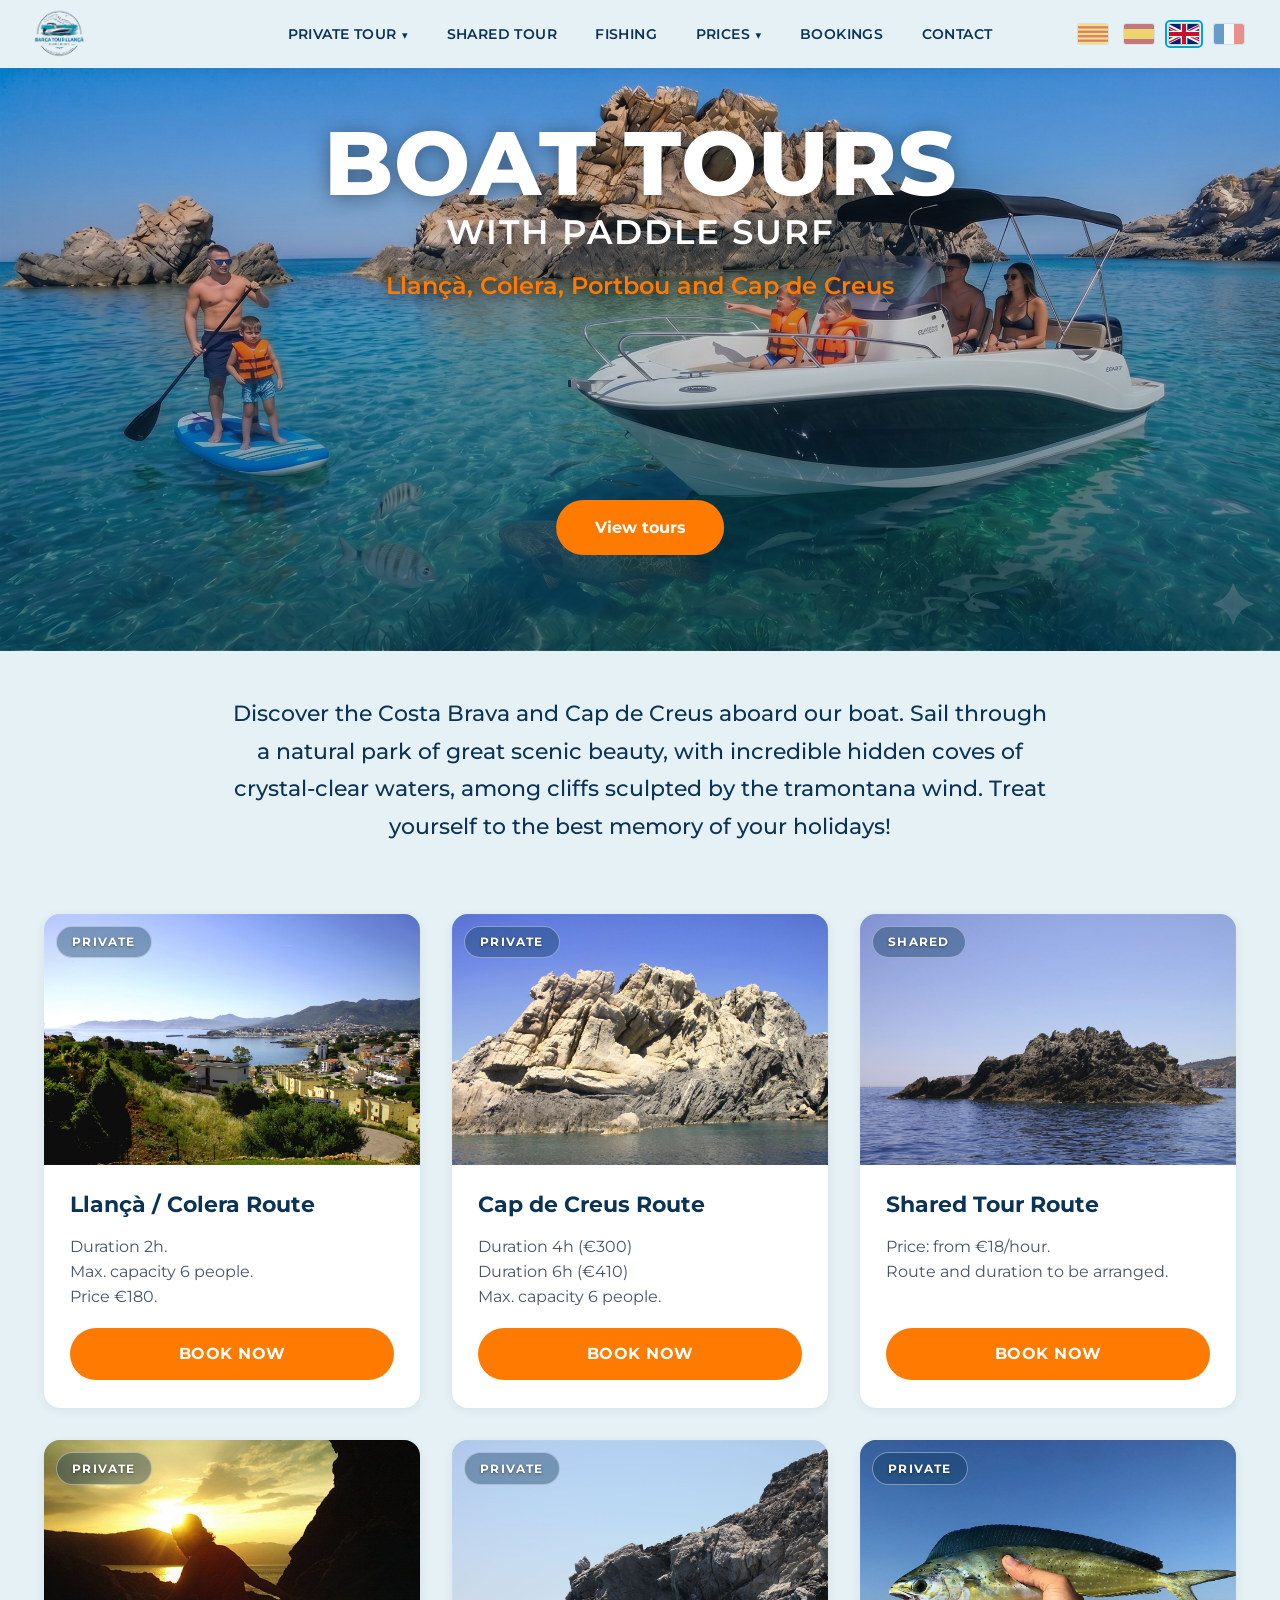
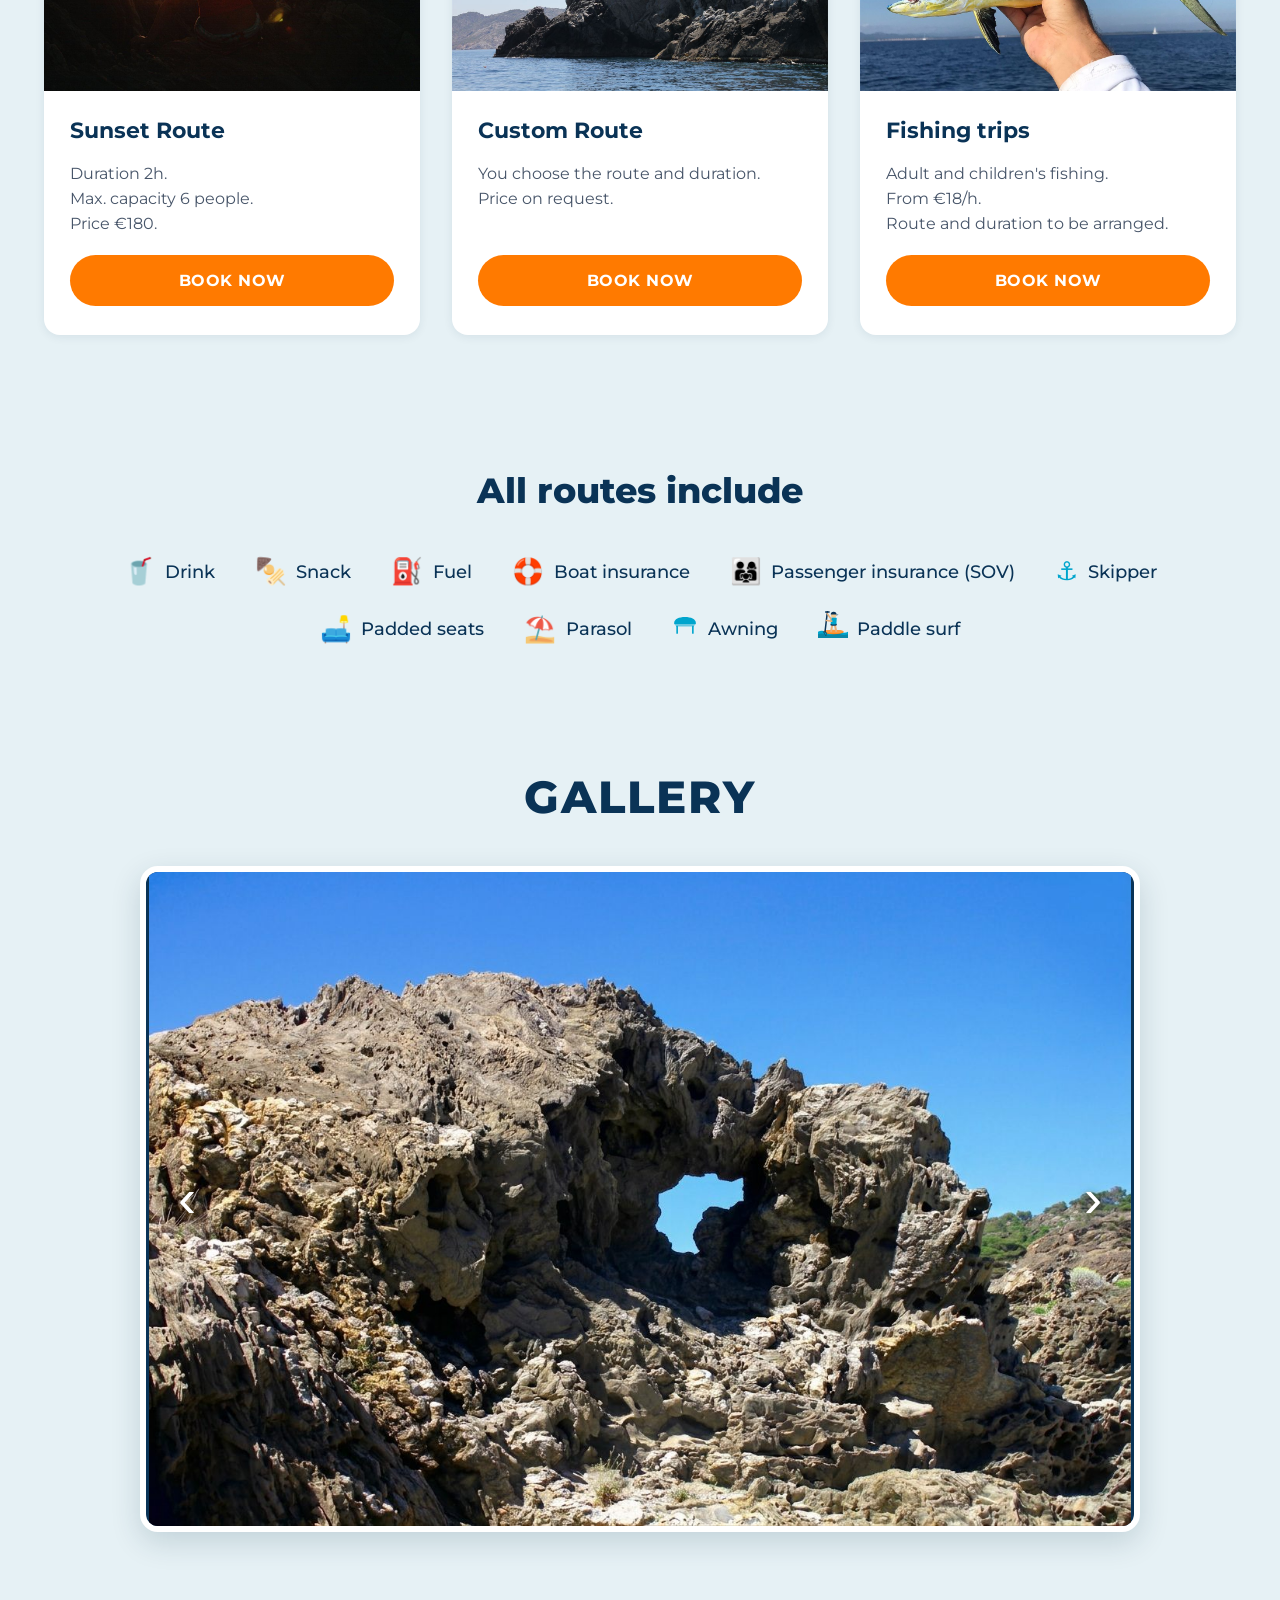
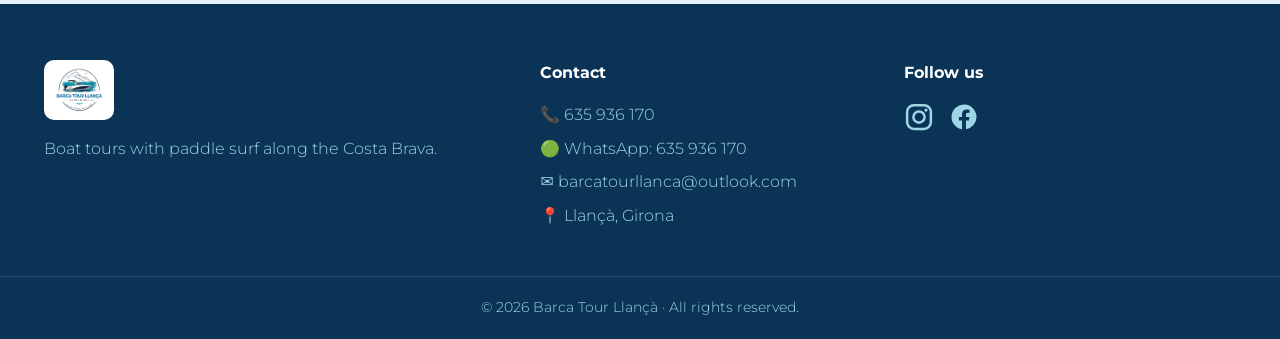
==== commit 79755e53: "Arreglant tots els problemes de disposició del mòbil, com el menú, centrar coses, i cambiar de lloc " ====
--- a/WebAlex/index.html
+++ b/WebAlex/index.html
@@ -76,7 +76,7 @@
               <ul class="dropdown">
                 <li><a href="#v1" data-i18n="dd_colera">Ruta Colera / Portbou</a></li>
                 <li><a href="#v2" data-i18n="dd_creus">Ruta Cap de Creus</a></li>
-                <li><a href="#v3" data-i18n="dd_personal">Tour personal</a></li>
+                <li><a href="#v3" data-i18n="dd_personal">Tour personalizado</a></li>
                 <li><a href="#v4" data-i18n="dd_sunset">Tour Puesta de Sol</a></li>
               </ul>
             </li>
@@ -105,6 +105,13 @@
         <button class="nav-toggle" aria-label="Menú" aria-expanded="false">
           <span></span><span></span><span></span>
         </button>
+
+        <!-- Menú compacte només per a mòbil (3 botons) -->
+        <ul class="mobile-menu" aria-label="Menú mòbil">
+          <li><a href="#tours" data-i18n="nav_excursions">EXCURSIONES</a></li>
+          <li><a href="https://wa.me/34635936170?text=Hola!%20Vull%20fer%20una%20reserva" target="_blank" rel="noopener" data-i18n="nav_bookings">RESERVAS</a></li>
+          <li><a href="#contacte" data-i18n="nav_contact">CONTACTO</a></li>
+        </ul>
       </div>
     </div>
   </header>
@@ -123,6 +130,16 @@
         </p>
         <a href="#tours" class="btn-primary" data-i18n="hero_cta">Ver excursiones</a>
       </div>
+    </section>
+
+    <!-- Secció: text descriptiu (just sota la foto del fons) -->
+    <section class="intro reveal">
+      <p class="intro-text" data-i18n="intro_text">
+        Descobreix la Costa Brava i Cap de Creus a bord de la nostra barca. Navega per un parc
+        natural d'una gran bellesa paisatgística, amb increïbles cales amagades, d'aigües
+        cristal·lines, entre penya-segats esculpits per la tramuntana. Regala't el millor record
+        de les teves vacances!
+      </p>
     </section>
 
     <!-- 6 finestres (3 + 3) -->
@@ -280,16 +297,6 @@
       </div>
     </section>
 
-    <!-- Secció: text descriptiu -->
-    <section class="intro reveal">
-      <p class="intro-text" data-i18n="intro_text">
-        Descobreix la Costa Brava i Cap de Creus a bord de la nostra barca. Navega per un parc
-        natural d'una gran bellesa paisatgística, amb increïbles cales amagades, d'aigües
-        cristal·lines, entre penya-segats esculpits per la tramuntana. Regala't el millor record
-        de les teves vacances!
-      </p>
-    </section>
-
     <!-- Secció: GALERIA -->
     <section id="galeria" class="gallery reveal">
       <h2 class="gallery-title" data-i18n="gallery_title">GALERÍA</h2>
--- a/WebAlex/css/styles.css
+++ b/WebAlex/css/styles.css
@@ -176,6 +176,9 @@
   border-radius: 2px;
   transition: var(--t);
 }
+
+/* Menú compacte de mòbil: amagat per defecte (només es mostra en mòbil) */
+.mobile-menu { display: none; }
 
 /* ============================================================
    2. HERO (fondo.jpg que es mou amb l'scroll)
@@ -244,7 +247,7 @@
 .windows {
   max-width: var(--maxw);
   margin: 0 auto;
-  padding: 4.5rem 1.5rem;
+  padding: 2.5rem 1.5rem 4.5rem;
 }
 .windows-grid {
   display: grid;
@@ -437,8 +440,8 @@
   color: var(--c-primary);
 }
 
-/* Text descriptiu (entre Inclou i Galeria) */
-.intro { background: var(--c-foam); padding: 1rem 1.5rem 3.5rem; }
+/* Text descriptiu (just sota el hero) */
+.intro { background: var(--c-foam); padding: 2.75rem 1.5rem 1.75rem; }
 .intro-text {
   max-width: 820px;
   margin: 0 auto;
@@ -555,6 +558,26 @@
 @media (max-width: 760px) {
   .nav-toggle { display: flex; }
 
+  /* HERO en mòbil: foto vertical pròpia (fondomobil.jpg) i títol que sempre hi cap */
+  .hero {
+    background-image:
+      linear-gradient(180deg,
+        rgba(2, 48, 71, 0.12) 0%,
+        rgba(2, 48, 71, 0.22) 45%,
+        rgba(2, 48, 71, 0.72) 100%),
+      url("../img/fondomobil.jpg");
+    aspect-ratio: 1734 / 1662;   /* proporció de fondomobil.jpg -> es veu sencera */
+    height: auto;
+    min-height: 0;
+    max-height: none;
+    padding: 2.2rem 1.1rem 1.4rem;
+  }
+  /* El títol pot passar a més d'una línia: així hi cap sencer en tots els idiomes */
+  .hero-title-main { white-space: normal; font-size: clamp(2.2rem, 9vw, 3.6rem); }
+  .hero-title-sub  { font-size: clamp(1rem, 3.6vw, 1.5rem); }
+  .hero-subtitle   { margin: 0.8rem auto 1.4rem; max-width: 18rem; white-space: normal; overflow-wrap: break-word; font-size: clamp(0.9rem, 3.4vw, 1.2rem); }
+  .btn-primary     { bottom: 1.4rem; }
+
   /* En mòbil: logo a l'esquerra; banderes i hamburguesa a la dreta */
   .mainbar-inner { display: flex; align-items: center; gap: 0.6rem; }
   .logo-link { margin-right: auto; }
@@ -562,39 +585,49 @@
   .lang-switcher { gap: 0.3rem; }
   .lang-btn img { width: 26px; height: 18px; }
 
-  .nav-row {
+  /* En mòbil amaguem el menú d'escriptori i fem servir el compacte */
+  .nav-row { display: none; }
+
+  /* Menú compacte: pestanya sota el botó de menú, ancorada a la dreta i amb la mida justa */
+  .mobile-menu {
+    display: block;
     position: absolute;
     top: 100%;
-    left: 0;
-    width: 100%;
+    right: 0.6rem;
+    margin-top: 0.4rem;
+    min-width: 11rem;
     background: var(--c-white);
+    border-radius: 12px;
     box-shadow: var(--shadow-md);
-    max-height: 0;
-    overflow: hidden;
-    transition: max-height 0.35s ease;
+    padding: 0.4rem;
+    opacity: 0;
+    visibility: hidden;
+    transform: translateY(-8px);
+    transition: opacity 0.25s ease, transform 0.25s ease, visibility 0.25s;
+    z-index: 1200;
   }
-  .nav-row.open { max-height: 640px; }
-  .nav-list { flex-direction: column; align-items: stretch; padding-top: 0.5rem; }
-  .nav-item > a { text-align: center; padding: 0.85rem; }
-
-  /* El desplegable es mostra sempre dins del menú mòbil */
-  .has-dropdown > a::after { content: ""; }
-  .dropdown {
-    position: static;
-    transform: none;
-    opacity: 1;
-    visibility: visible;
-    box-shadow: none;
-    min-width: auto;
-    padding: 0 0 0.5rem;
-    background: var(--c-foam);
+  .mobile-menu.open { opacity: 1; visibility: visible; transform: translateY(0); }
+  .mobile-menu li + li { margin-top: 0.15rem; }
+  .mobile-menu a {
+    display: block;
+    padding: 0.8rem 1.4rem;
+    text-align: center;
+    white-space: nowrap;
+    font-weight: 600;
+    font-size: 0.95rem;
+    letter-spacing: 0.4px;
+    color: var(--c-deep);
     border-radius: 8px;
+    transition: var(--t);
   }
-  .dropdown a { text-align: center; }
+  .mobile-menu a:hover,
+  .mobile-menu a:active { background: var(--c-foam); color: var(--c-primary); }
 
   .windows-grid { grid-template-columns: 1fr; }
   .footer-inner { grid-template-columns: 1fr; text-align: center; }
   .footer-logo { margin-left: auto; margin-right: auto; }
+  /* Icones d'Instagram i Facebook centrades en mòbil */
+  .social { justify-content: center; }
 
   /* Galeria i fletxes més contingudes en mòbil */
   .g-arrow { width: 44px; height: 44px; font-size: 1.5rem; }
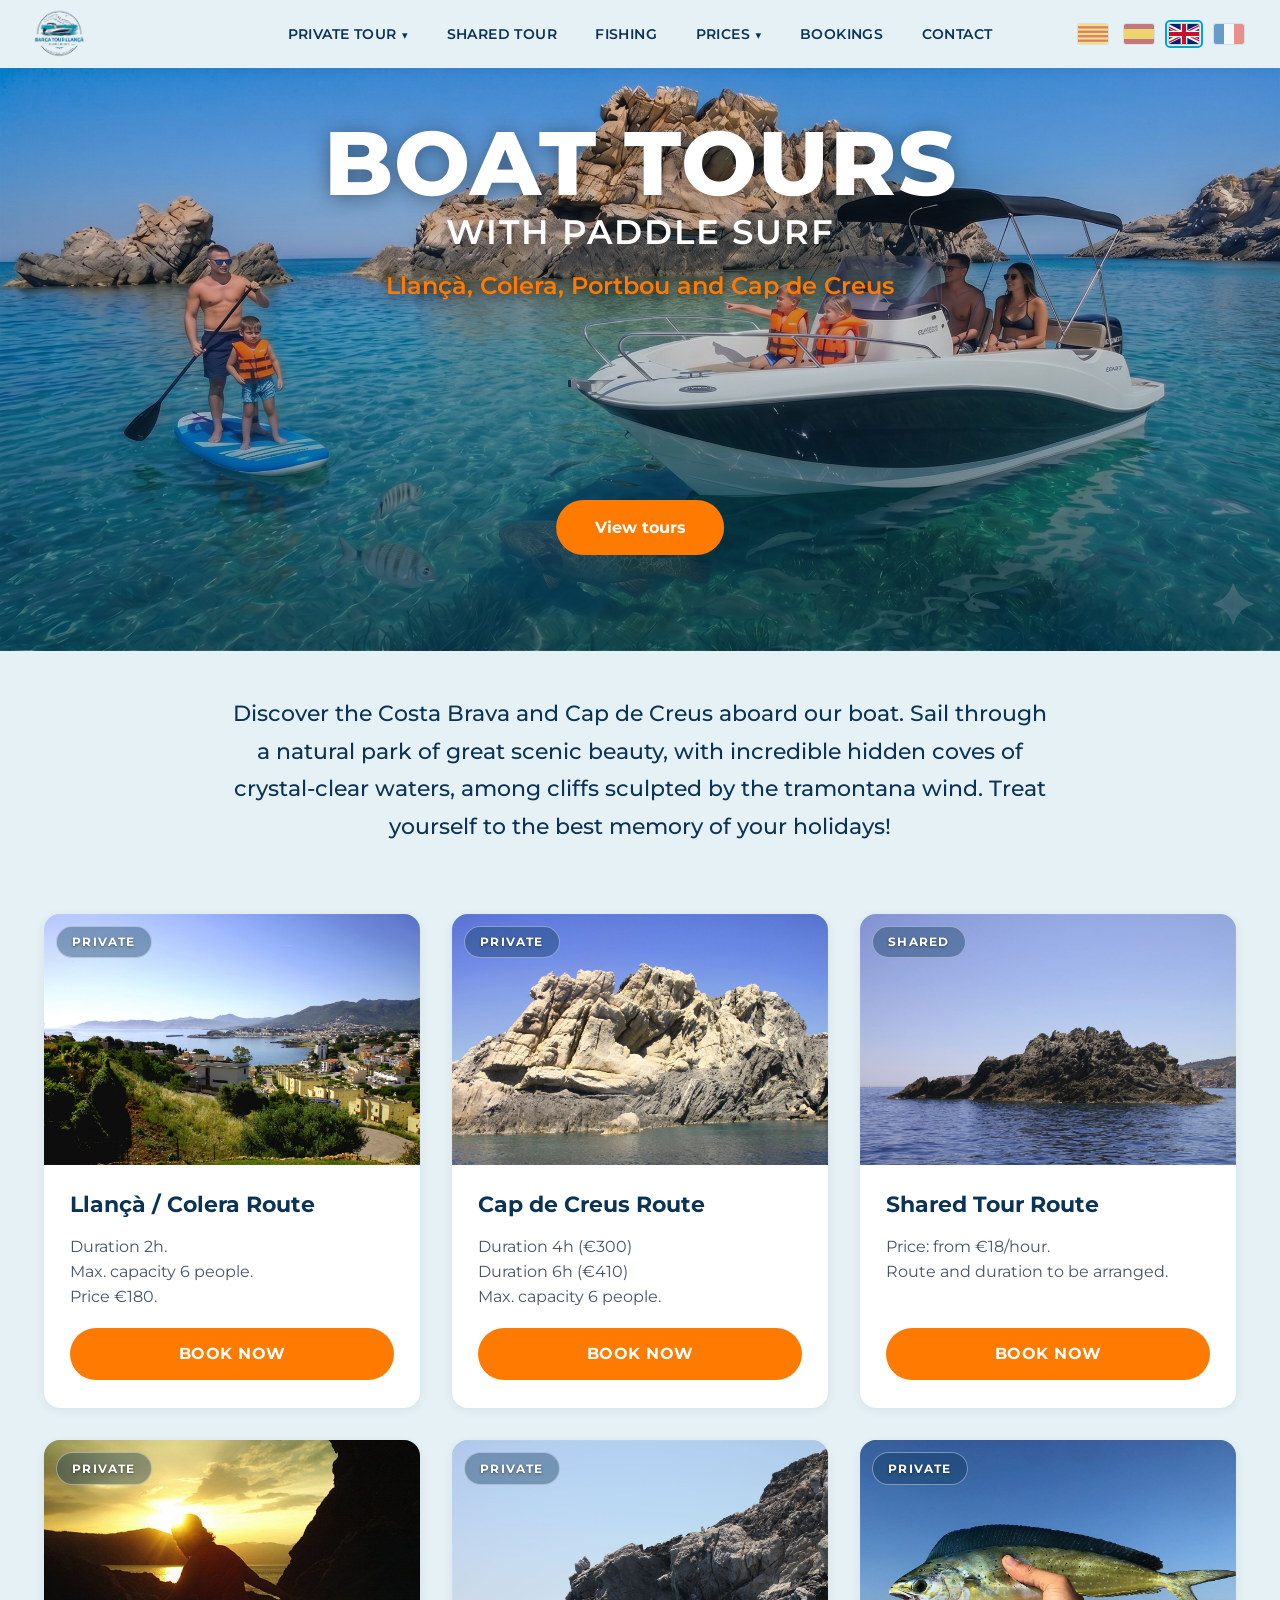
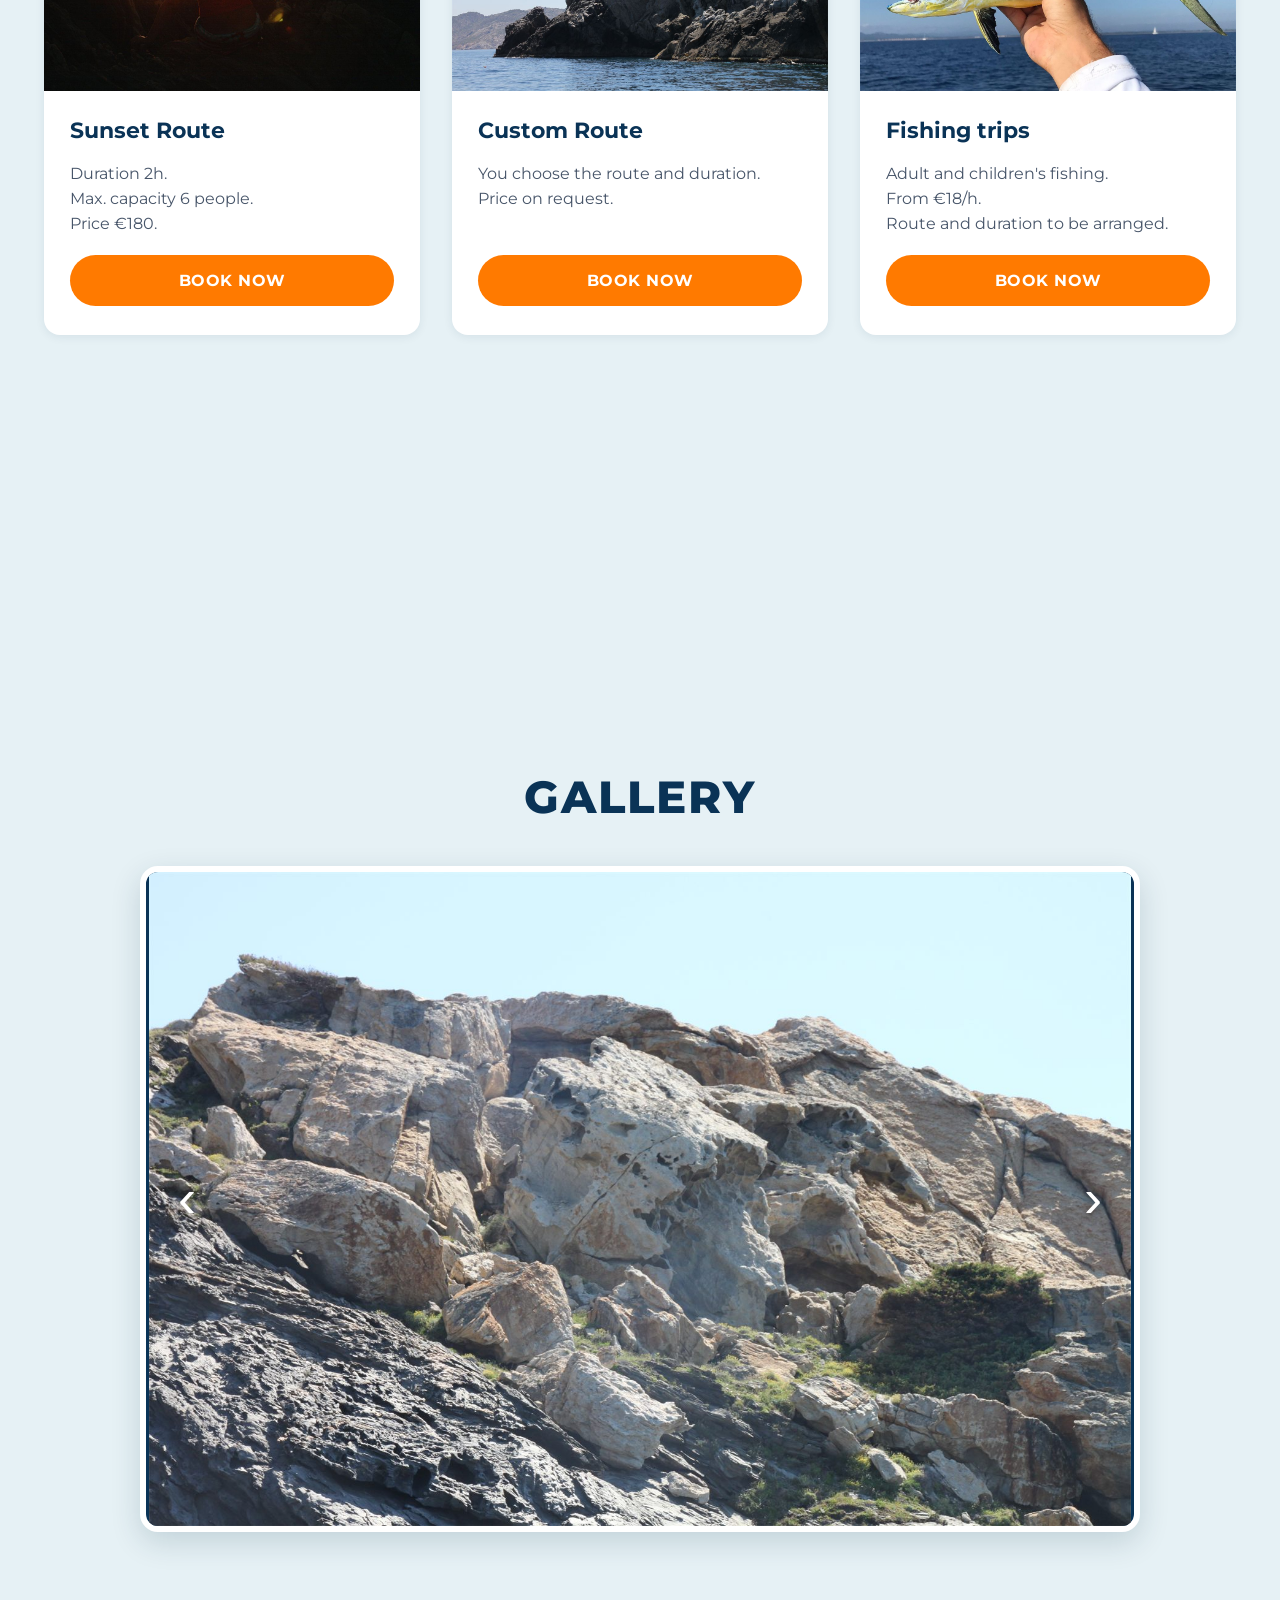
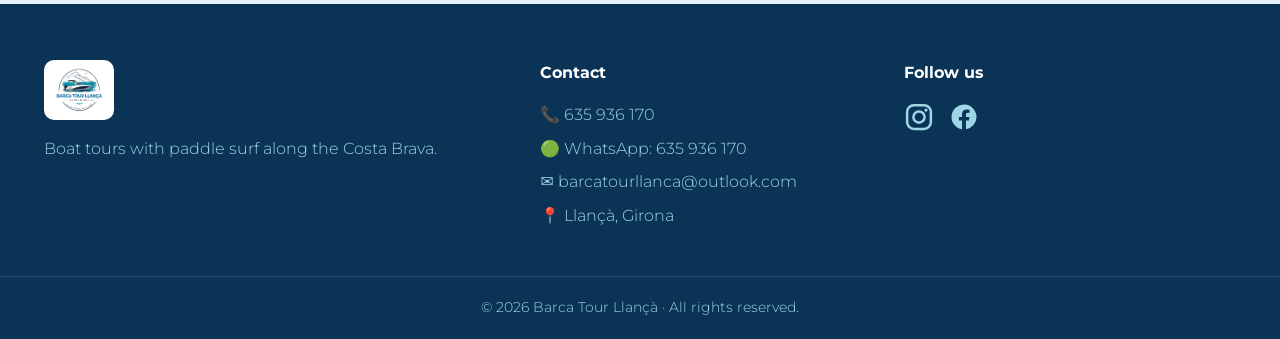
==== commit fc1ee7b6: "Arreglat error de disposició" ====
--- a/WebAlex/index.html
+++ b/WebAlex/index.html
@@ -56,7 +56,7 @@
     href="https://fonts.googleapis.com/css2?family=Montserrat:ital,wght@0,100..900;1,100..900&display=swap"
     rel="stylesheet" />
 
-  <link rel="stylesheet" href="css/styles.css" />
+  <link rel="stylesheet" href="css/styles.css?v=2" />
 </head>
 
 <body id="top">
@@ -346,6 +346,6 @@
     </div>
   </footer>
 
-  <script src="js/i18n.js"></script>
+  <script src="js/i18n.js?v=2"></script>
 </body>
 </html>
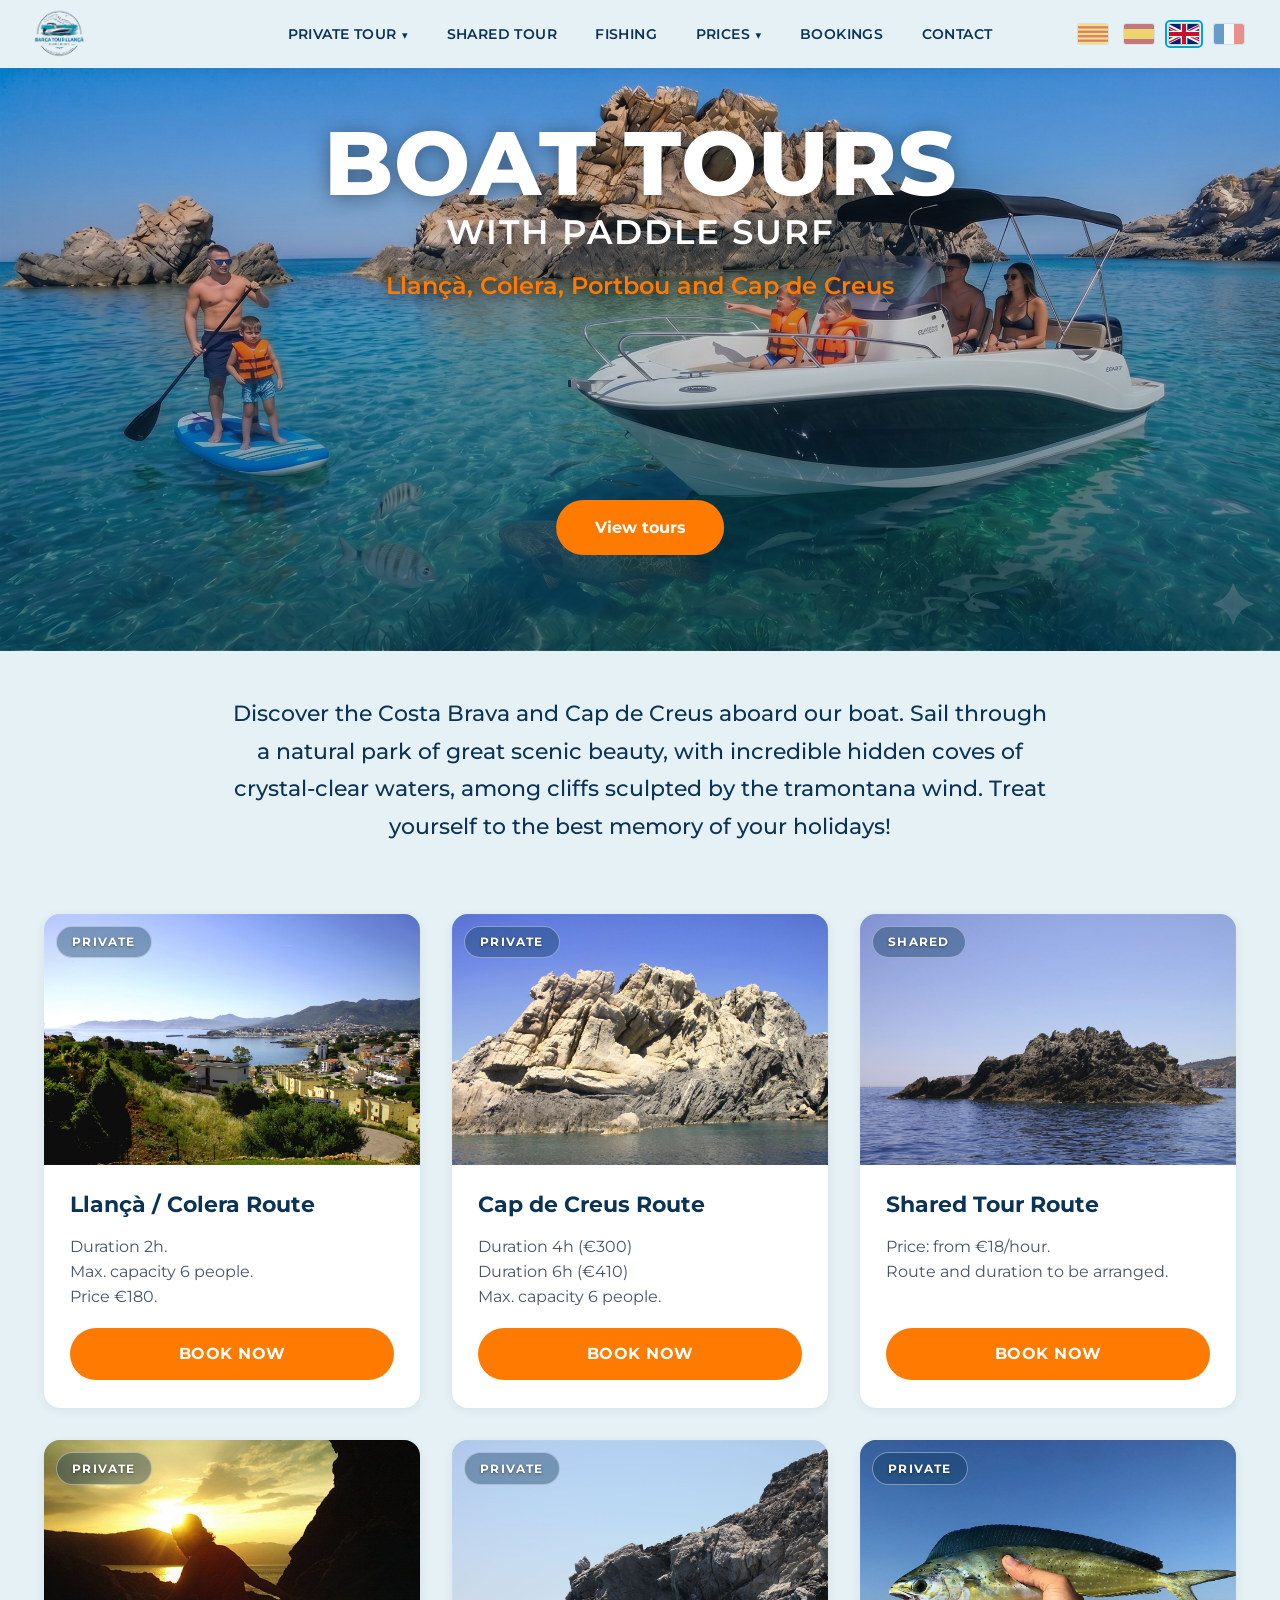
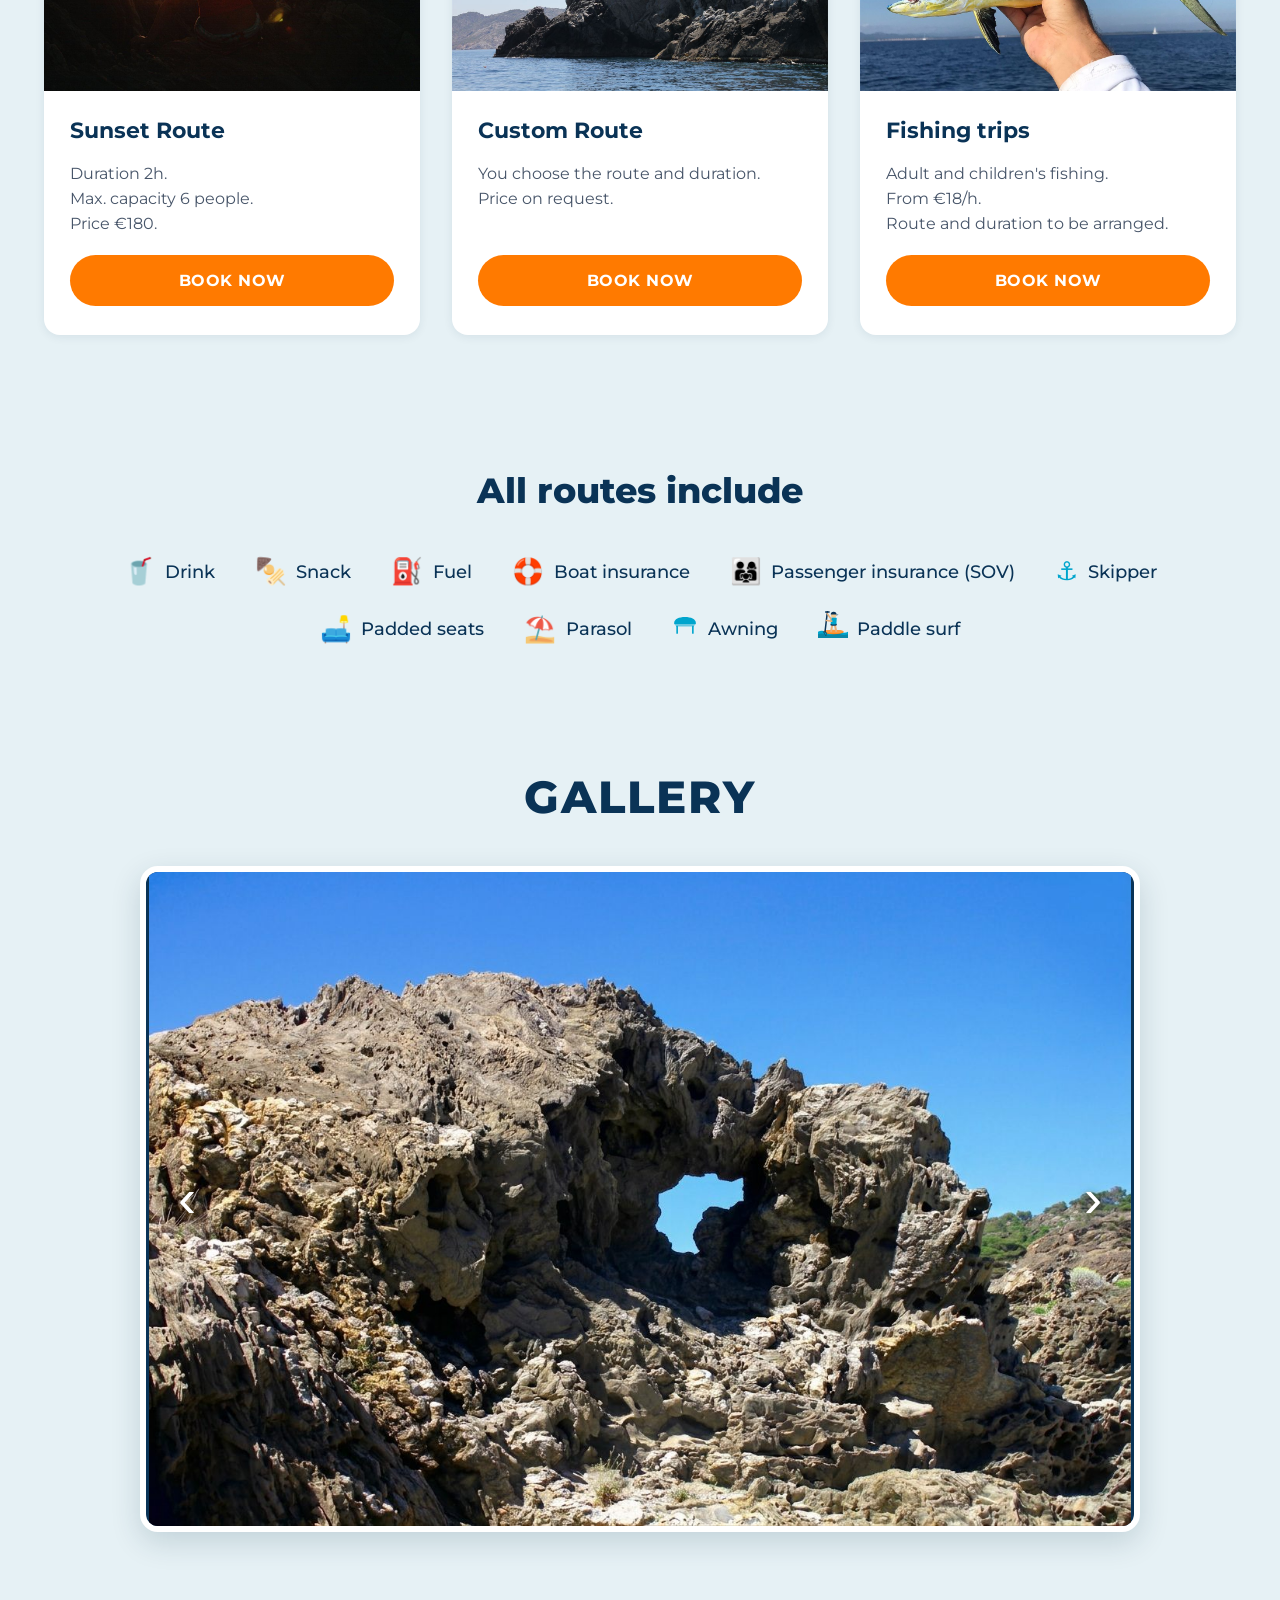
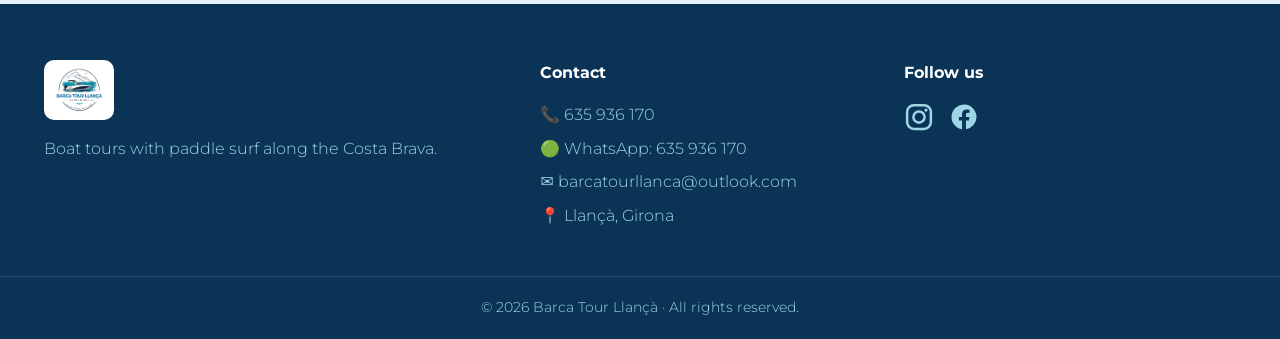
==== commit 8ea48471: "Arreglat el # del link" ====
--- a/WebAlex/index.html
+++ b/WebAlex/index.html
@@ -56,7 +56,7 @@
     href="https://fonts.googleapis.com/css2?family=Montserrat:ital,wght@0,100..900;1,100..900&display=swap"
     rel="stylesheet" />
 
-  <link rel="stylesheet" href="css/styles.css?v=2" />
+  <link rel="stylesheet" href="css/styles.css?v=3" />
 </head>
 
 <body id="top">
@@ -346,6 +346,6 @@
     </div>
   </footer>
 
-  <script src="js/i18n.js?v=2"></script>
+  <script src="js/i18n.js?v=3"></script>
 </body>
 </html>
